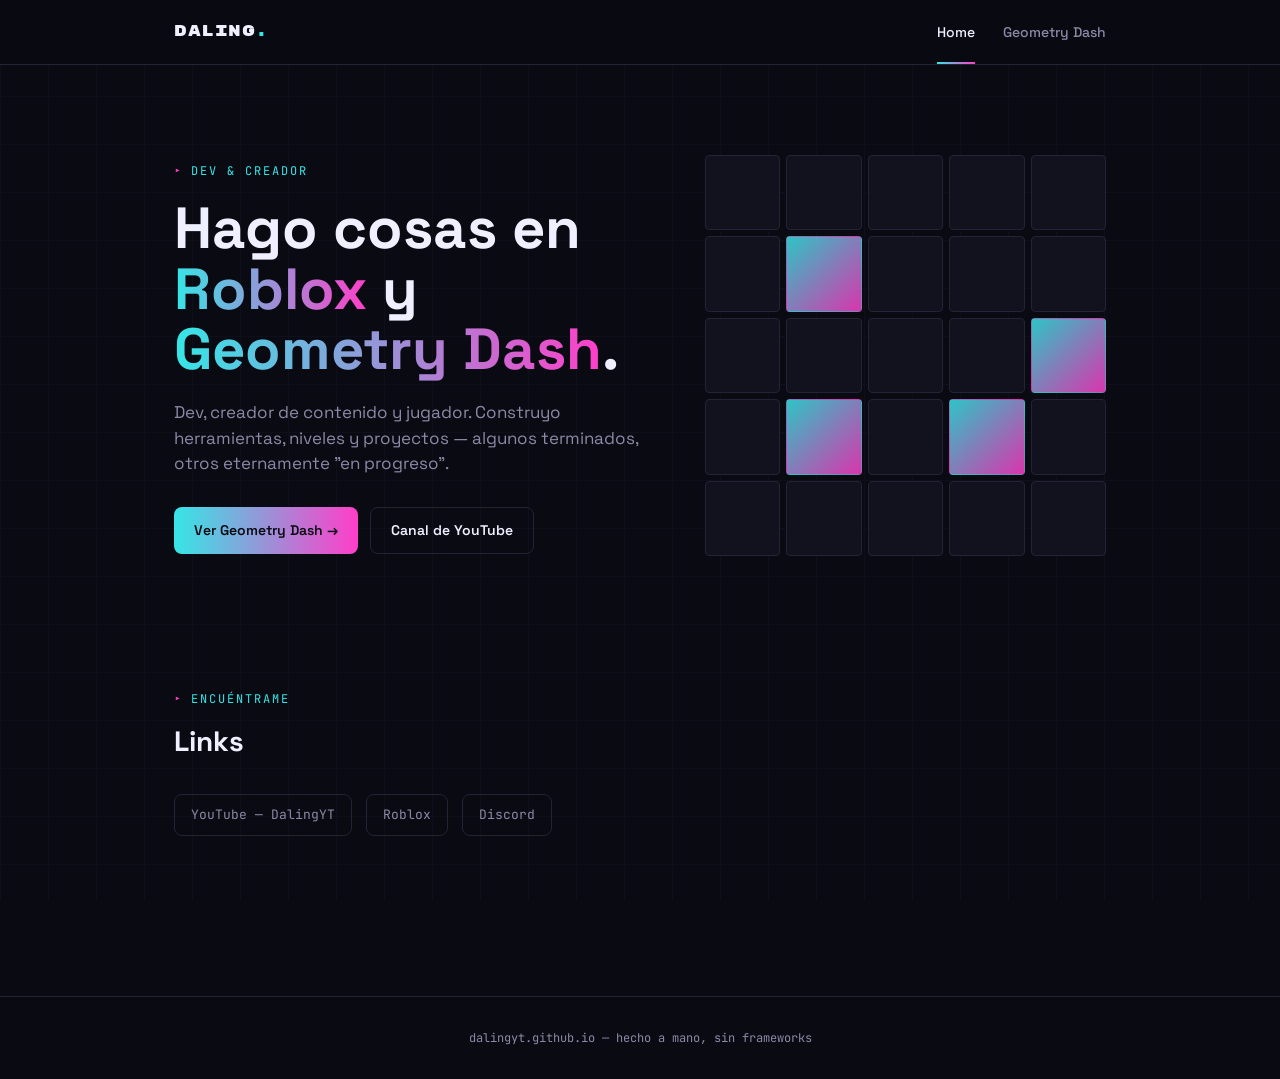
==== index.html @ 0e0985f0 "Add files via upload" ====
<!DOCTYPE html>
<html lang="es">
<head>
<meta charset="UTF-8">
<meta name="viewport" content="width=device-width, initial-scale=1.0">
<title>Daling — dev & creador</title>
<link rel="stylesheet" href="style.css">
<style>
  .hero {
    padding: 90px 0 70px;
    display: grid;
    grid-template-columns: 1.1fr 0.9fr;
    gap: 40px;
    align-items: center;
  }
  .hero h1 {
    font-size: clamp(38px, 6vw, 58px);
    line-height: 1.05;
    margin: 16px 0 20px;
  }
  .hero p { color: var(--text-dim); font-size: 17px; max-width: 46ch; }
  .cta-row { display: flex; gap: 12px; margin-top: 30px; flex-wrap: wrap; }
  .btn {
    display: inline-flex;
    align-items: center;
    gap: 8px;
    padding: 12px 20px;
    border-radius: 8px;
    font-weight: 600;
    font-size: 14px;
    border: 1px solid var(--line);
    transition: transform 0.15s, border-color 0.15s;
  }
  .btn:hover { transform: translateY(-2px); border-color: var(--cyan); }
  .btn.primary { background: var(--grad); color: #0a0a12; border: none; }
  .btn.primary:hover { filter: brightness(1.08); }

  /* Signature: block-run grid, GD-terrain inspired */
  .blockgrid {
    position: relative;
    aspect-ratio: 1;
    display: grid;
    grid-template-columns: repeat(5, 1fr);
    grid-template-rows: repeat(5, 1fr);
    gap: 6px;
  }
  .blockgrid div {
    border-radius: 4px;
    background: var(--bg-elevated);
    border: 1px solid var(--line);
    transition: background 0.2s, border-color 0.2s, transform 0.2s;
  }
  .blockgrid div:hover {
    background: var(--grad);
    border-color: transparent;
    transform: scale(1.08);
  }
  .blockgrid div.lit { background: linear-gradient(135deg, var(--cyan), var(--magenta)); border-color: transparent; opacity: 0.85; }

  section { padding: 60px 0; }
  .section-head { margin-bottom: 32px; }
  .section-head h2 { font-size: 28px; margin-top: 10px; }

  .cardgrid {
    display: grid;
    grid-template-columns: repeat(auto-fit, minmax(220px, 1fr));
    gap: 16px;
  }
  .card {
    background: var(--bg-elevated);
    border: 1px solid var(--line);
    border-radius: 10px;
    padding: 22px;
    transition: border-color 0.15s, transform 0.15s;
  }
  .card:hover { border-color: var(--cyan); transform: translateY(-3px); }
  .card .tag {
    font-family: 'JetBrains Mono', monospace;
    font-size: 11px;
    color: var(--magenta);
    text-transform: uppercase;
    letter-spacing: 1px;
  }
  .card h3 { font-size: 18px; margin: 8px 0 6px; }
  .card p { color: var(--text-dim); font-size: 14px; }

  .linkbar { display: flex; gap: 14px; flex-wrap: wrap; }
  .linkbar a {
    font-family: 'JetBrains Mono', monospace;
    font-size: 13px;
    padding: 10px 16px;
    border: 1px solid var(--line);
    border-radius: 8px;
    color: var(--text-dim);
    transition: color 0.15s, border-color 0.15s;
  }
  .linkbar a:hover { color: var(--cyan); border-color: var(--cyan); }

  @media (max-width: 760px) {
    .hero { grid-template-columns: 1fr; padding-top: 50px; }
    .blockgrid { max-width: 280px; margin: 0 auto; }
    .navlinks { gap: 16px; font-size: 13px; }
  }
</style>
</head>
<body>

<nav>
  <div class="wrap">
    <div class="brand">DALING<span>.</span></div>
    <div class="navlinks">
      <a href="index.html" class="active">Home</a>
      <a href="geometrydash/index.html">Geometry Dash</a>
    </div>
  </div>
</nav>

<div class="wrap">
  <section class="hero">
    <div>
      <span class="eyebrow">Dev & creador</span>
      <h1>Hago cosas en<br><span class="grad-text">Roblox</span> y <span class="grad-text">Geometry Dash</span>.</h1>
      <p>Dev, creador de contenido y jugador. Construyo herramientas, niveles y proyectos — algunos terminados, otros eternamente "en progreso".</p>
      <div class="cta-row">
        <a class="btn primary" href="geometrydash/index.html">Ver Geometry Dash →</a>
        <a class="btn" href="https://www.youtube.com/@DalingYT" target="_blank" rel="noopener">Canal de YouTube</a>
      </div>
    </div>
    <div class="blockgrid" id="grid" aria-hidden="true"></div>
  </section>

  <section>
    <div class="section-head">
      <span class="eyebrow">Encuéntrame</span>
      <h2>Links</h2>
    </div>
    <div class="linkbar">
      <a href="https://www.youtube.com/@DalingYT" target="_blank" rel="noopener">YouTube — DalingYT</a>
      <a href="https://www.roblox.com/es/users/5090256817/profile#!/about" target="_blank" rel="noopener">Roblox</a>
      <a href="https://discord.gg/gMcGegS55y" target="_blank" rel="noopener">Discord</a>
    </div>
  </section>
</div>

<footer>dalingyt.github.io — hecho a mano, sin frameworks</footer>

<script>
  // Randomly "lights up" a few blocks on load for a subtle terrain feel
  const grid = document.getElementById('grid');
  for (let i = 0; i < 25; i++) {
    const d = document.createElement('div');
    if (Math.random() < 0.22) d.classList.add('lit');
    grid.appendChild(d);
  }
</script>

</body>
</html>
---- style.css ----
@import url('https://fonts.googleapis.com/css2?family=Rubik+Mono+One&family=Space+Grotesk:wght@400;500;600;700&family=JetBrains+Mono:wght@400;500&display=swap');

:root {
  --bg: #0a0a12;
  --bg-elevated: #12121e;
  --line: #232338;
  --cyan: #35e6e6;
  --magenta: #ff3ec9;
  --yellow: #fce94f;
  --text: #eef0ff;
  --text-dim: #8a8aa8;
  --grad: linear-gradient(90deg, var(--cyan), var(--magenta));
}

* { margin: 0; padding: 0; box-sizing: border-box; }

html { scroll-behavior: smooth; }

body {
  background: var(--bg);
  color: var(--text);
  font-family: 'Space Grotesk', sans-serif;
  line-height: 1.5;
  overflow-x: hidden;
}

body::before {
  content: '';
  position: fixed;
  inset: 0;
  background-image:
    linear-gradient(var(--line) 1px, transparent 1px),
    linear-gradient(90deg, var(--line) 1px, transparent 1px);
  background-size: 48px 48px;
  opacity: 0.25;
  pointer-events: none;
  z-index: 0;
}

a { color: inherit; text-decoration: none; }

.wrap {
  position: relative;
  z-index: 1;
  max-width: 980px;
  margin: 0 auto;
  padding: 0 24px;
}

/* Nav */
nav {
  position: sticky;
  top: 0;
  z-index: 10;
  background: rgba(10,10,18,0.85);
  backdrop-filter: blur(8px);
  border-bottom: 1px solid var(--line);
}
nav .wrap {
  display: flex;
  align-items: center;
  justify-content: space-between;
  height: 64px;
}
.brand {
  font-family: 'Rubik Mono One', sans-serif;
  font-size: 15px;
  letter-spacing: 0.5px;
}
.brand span { color: var(--cyan); }
.navlinks { display: flex; gap: 28px; font-size: 14px; font-weight: 500; }
.navlinks a { color: var(--text-dim); transition: color 0.15s; position: relative; }
.navlinks a:hover, .navlinks a.active { color: var(--text); }
.navlinks a.active::after {
  content: '';
  position: absolute;
  left: 0; right: 0; bottom: -21px;
  height: 2px;
  background: var(--grad);
}

/* Headings */
h1, h2, h3 { font-family: 'Space Grotesk', sans-serif; font-weight: 700; }
.eyebrow {
  font-family: 'JetBrains Mono', monospace;
  font-size: 12px;
  letter-spacing: 2px;
  text-transform: uppercase;
  color: var(--cyan);
  display: inline-flex;
  align-items: center;
  gap: 8px;
}
.eyebrow::before { content: '▸'; color: var(--magenta); }

.grad-text {
  background: var(--grad);
  -webkit-background-clip: text;
  background-clip: text;
  color: transparent;
}

/* Focus visibility */
a:focus-visible, button:focus-visible {
  outline: 2px solid var(--cyan);
  outline-offset: 3px;
}

@media (prefers-reduced-motion: reduce) {
  * { animation: none !important; transition: none !important; }
}

footer {
  border-top: 1px solid var(--line);
  margin-top: 100px;
  padding: 32px 0;
  text-align: center;
  color: var(--text-dim);
  font-family: 'JetBrains Mono', monospace;
  font-size: 12px;
}
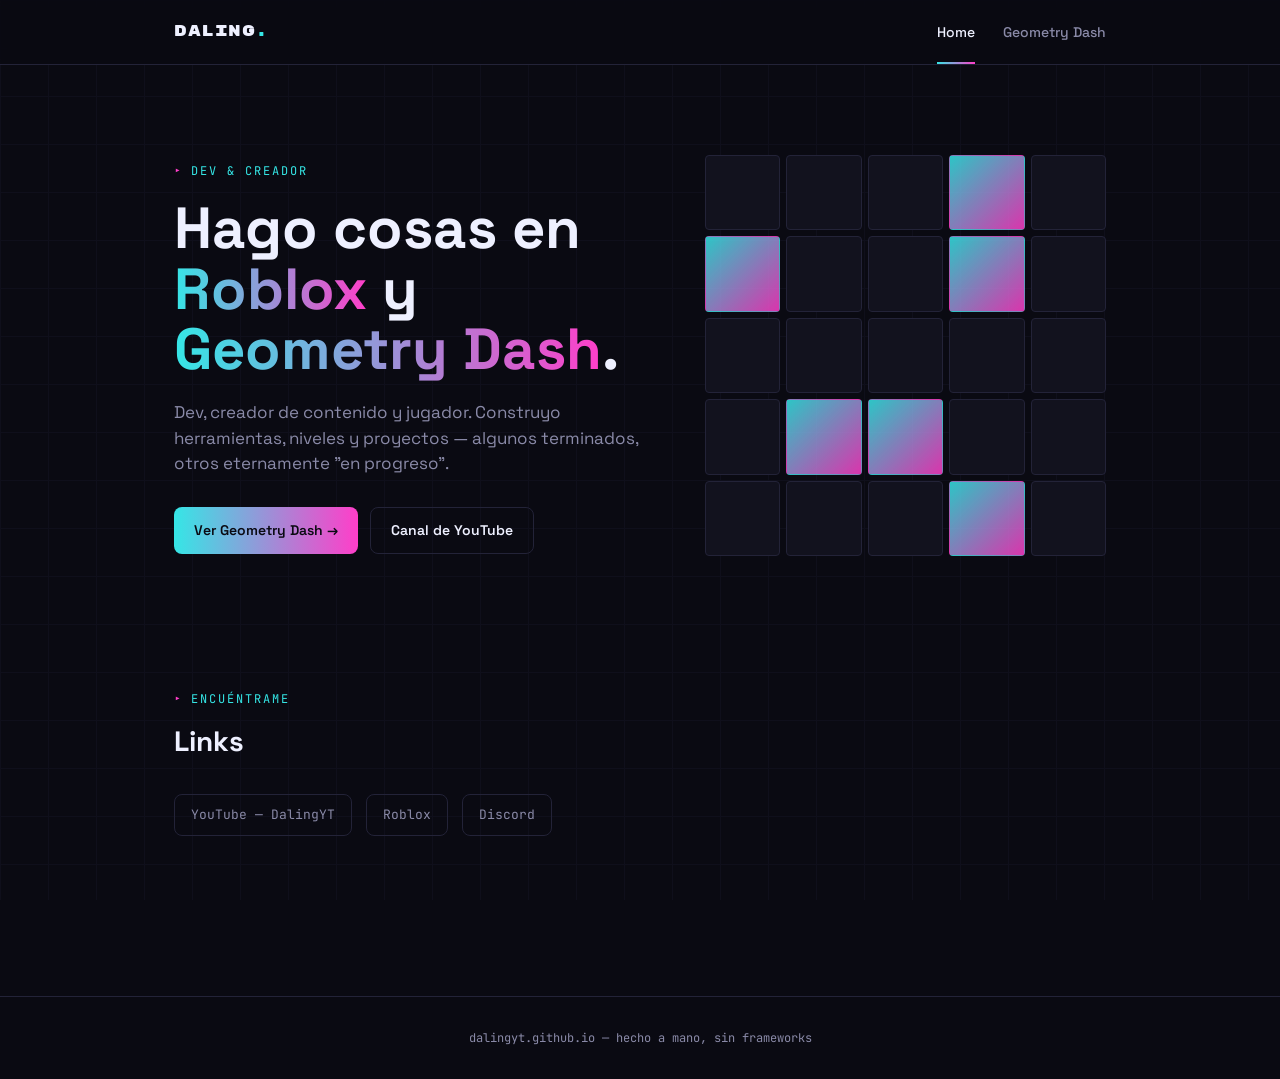
==== commit 197586f2: "Add files via upload" ====
--- a/index.html
+++ b/index.html
@@ -4,6 +4,15 @@
 <meta charset="UTF-8">
 <meta name="viewport" content="width=device-width, initial-scale=1.0">
 <title>Daling — dev & creador</title>
+
+<!-- Open Graph / preview para Discord, WhatsApp, etc. -->
+<meta property="og:title" content="Daling — dev & creador">
+<meta property="og:description" content="Dev, creador de contenido y jugador. Roblox y Geometry Dash.">
+<meta property="og:image" content="https://dalingyt.github.io/og-image.png">
+<meta property="og:url" content="https://dalingyt.github.io/">
+<meta property="og:type" content="website">
+<meta name="twitter:card" content="summary_large_image">
+
 <link rel="stylesheet" href="style.css">
 <style>
   .hero {
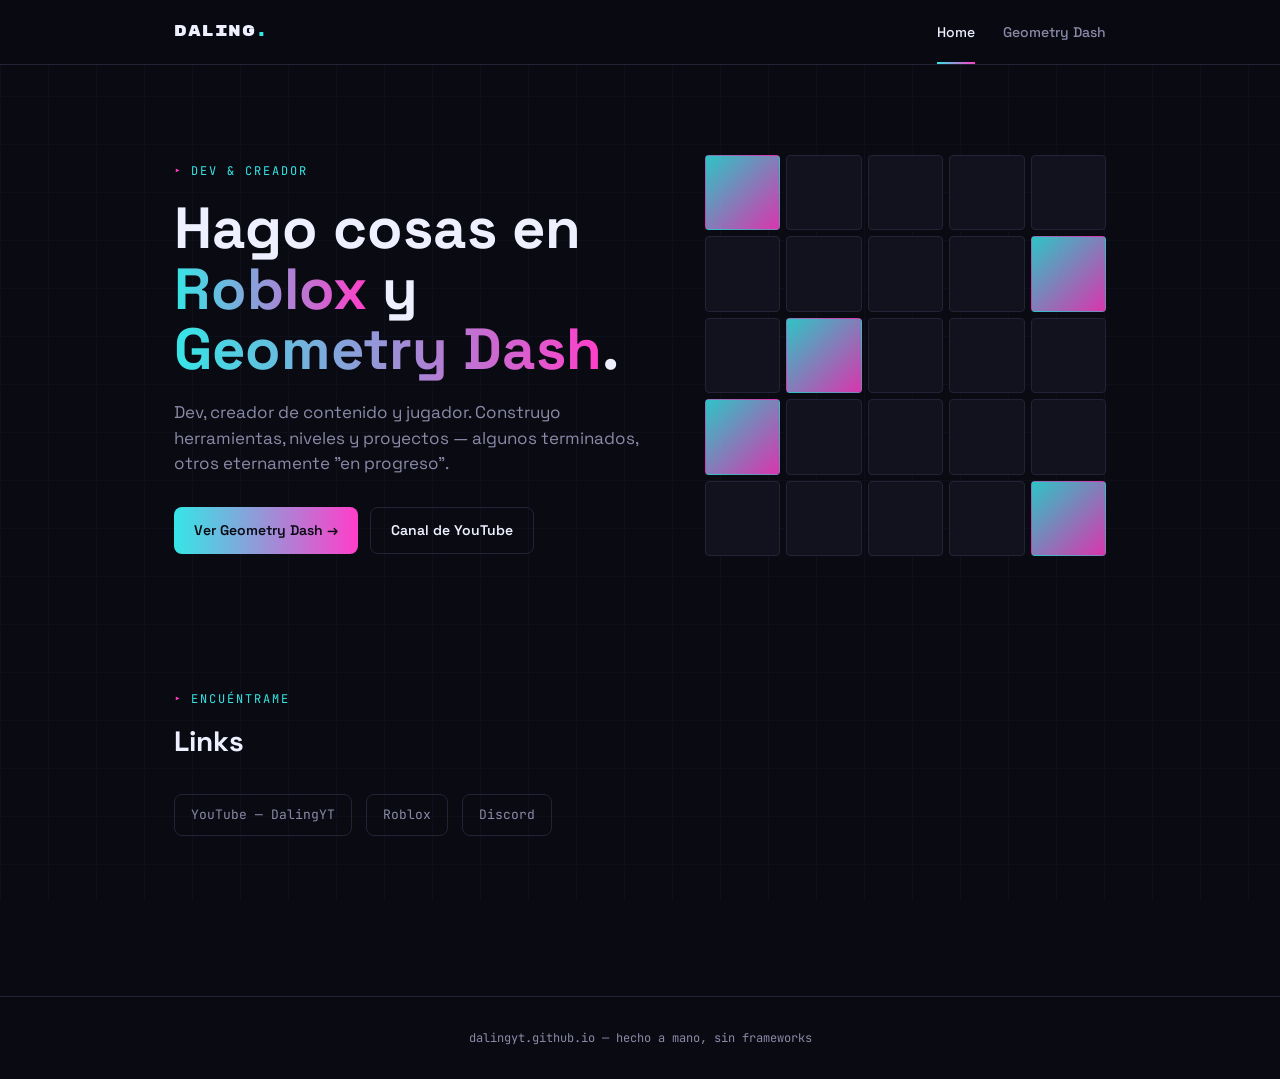
==== commit 997a5720: "Add files via upload" ====
--- a/index.html
+++ b/index.html
@@ -4,6 +4,9 @@
 <meta charset="UTF-8">
 <meta name="viewport" content="width=device-width, initial-scale=1.0">
 <title>Daling — dev & creador</title>
+<link rel="icon" type="image/svg+xml" href="favicon.svg">
+<link rel="icon" type="image/png" href="favicon-32.png">
+<link rel="apple-touch-icon" href="apple-touch-icon.png">
 
 <!-- Open Graph / preview para Discord, WhatsApp, etc. -->
 <meta property="og:title" content="Daling — dev & creador">
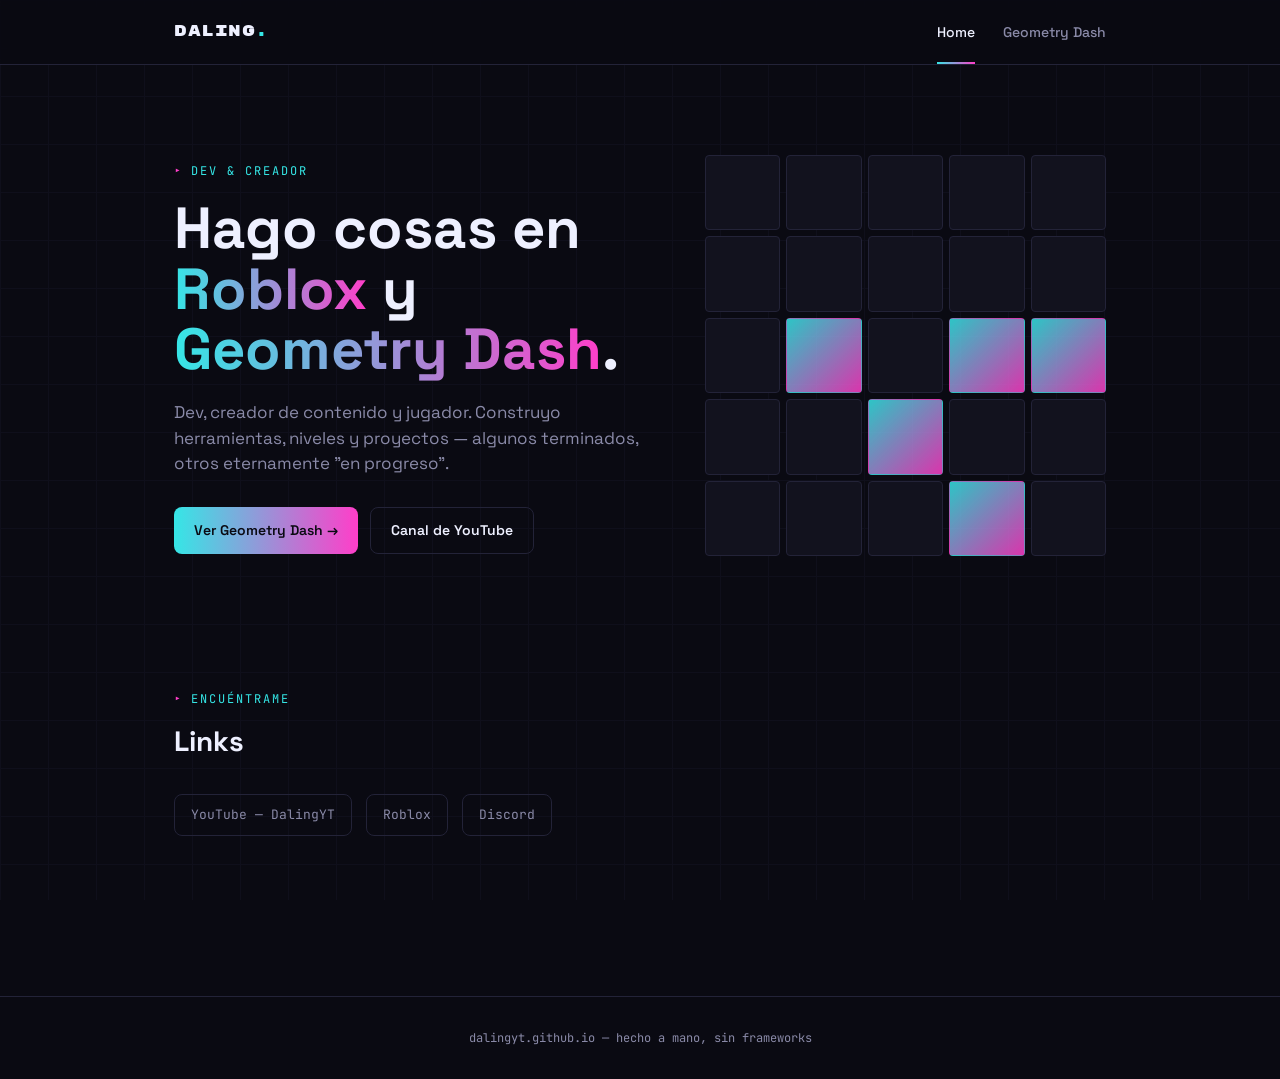
==== commit bead99eb: "Add files via upload" ====
--- a/index.html
+++ b/index.html
@@ -148,8 +148,8 @@
     </div>
     <div class="linkbar">
       <a href="https://www.youtube.com/@DalingYT" target="_blank" rel="noopener">YouTube — DalingYT</a>
-      <a href="https://www.roblox.com/es/users/5090256817/profile#!/about" target="_blank" rel="noopener">Roblox</a>
-      <a href="https://discord.gg/gMcGegS55y" target="_blank" rel="noopener">Discord</a>
+      <a href="https://www.roblox.com/users/5090256817/profile#!/about" target="_blank" rel="noopener">Roblox</a>
+      <a href="https://discord.gg/QyGuuEFUB7" target="_blank" rel="noopener">Discord</a>
     </div>
   </section>
 </div>
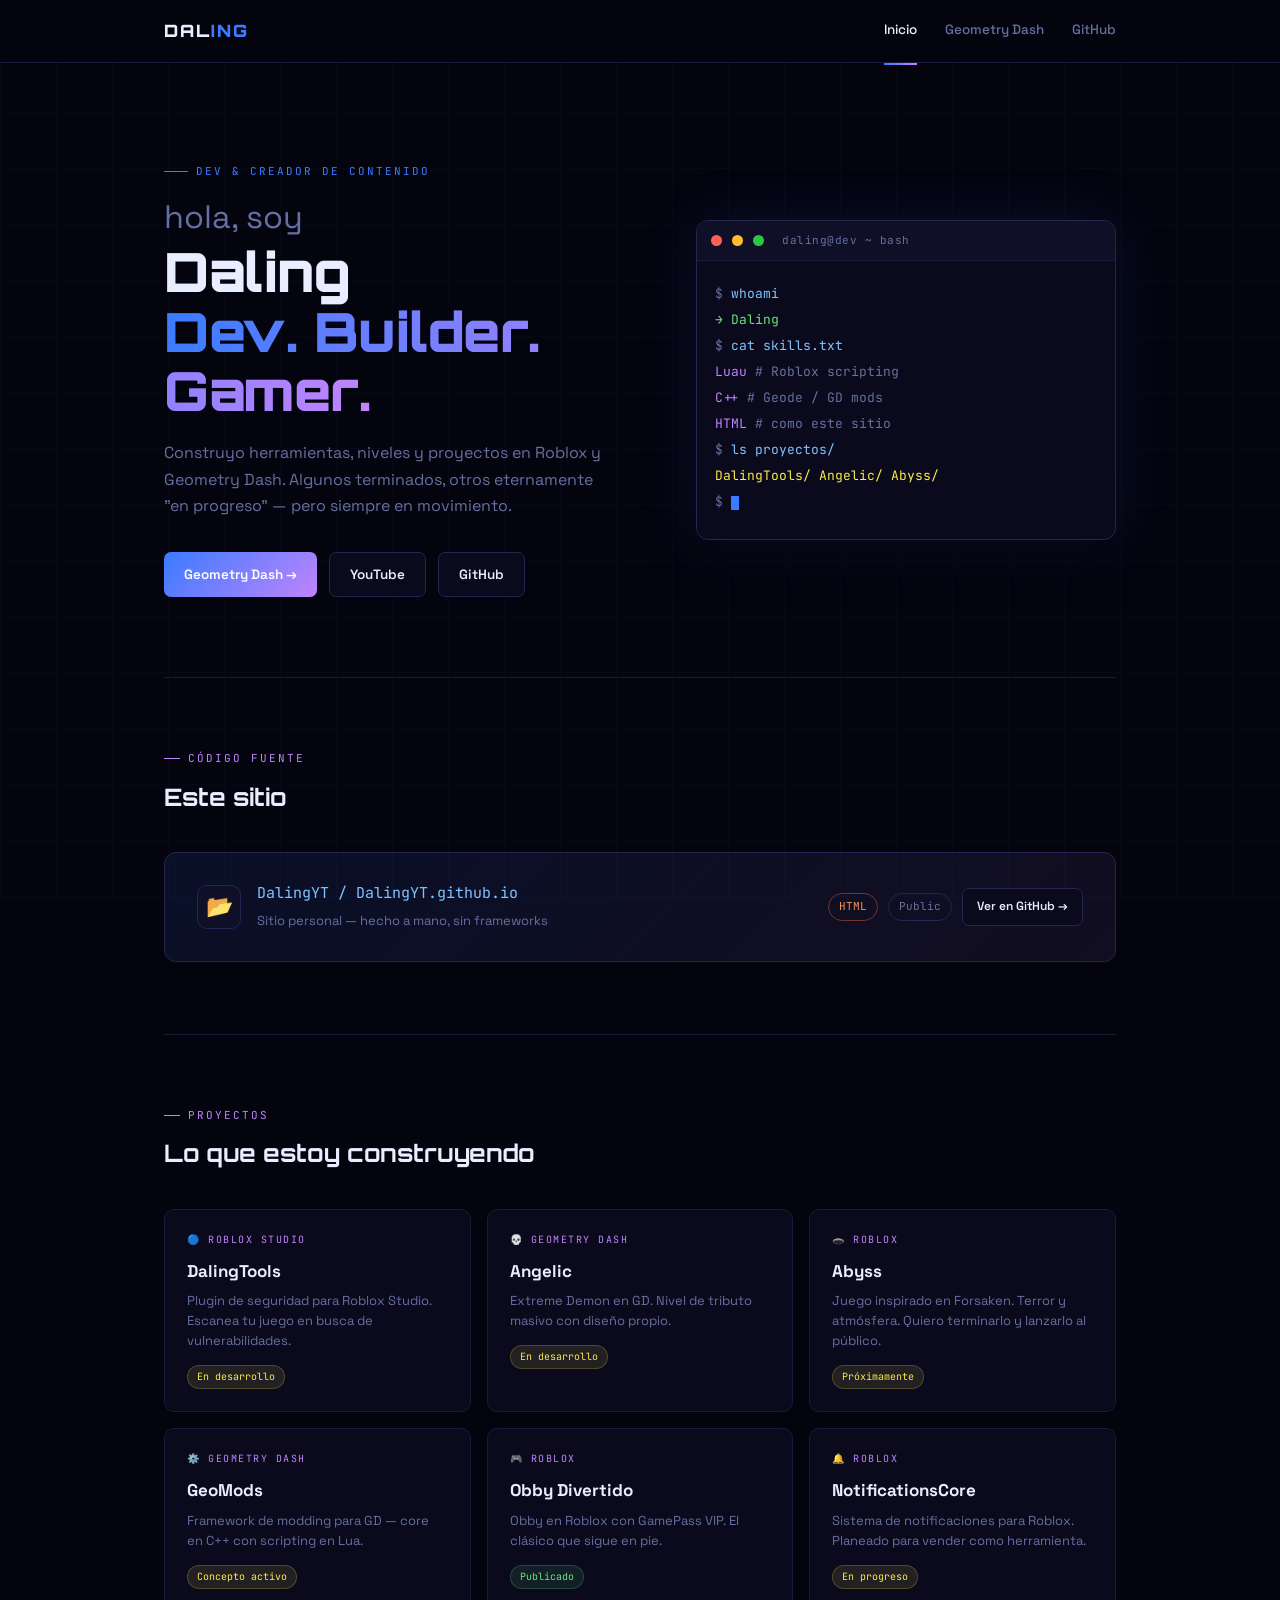
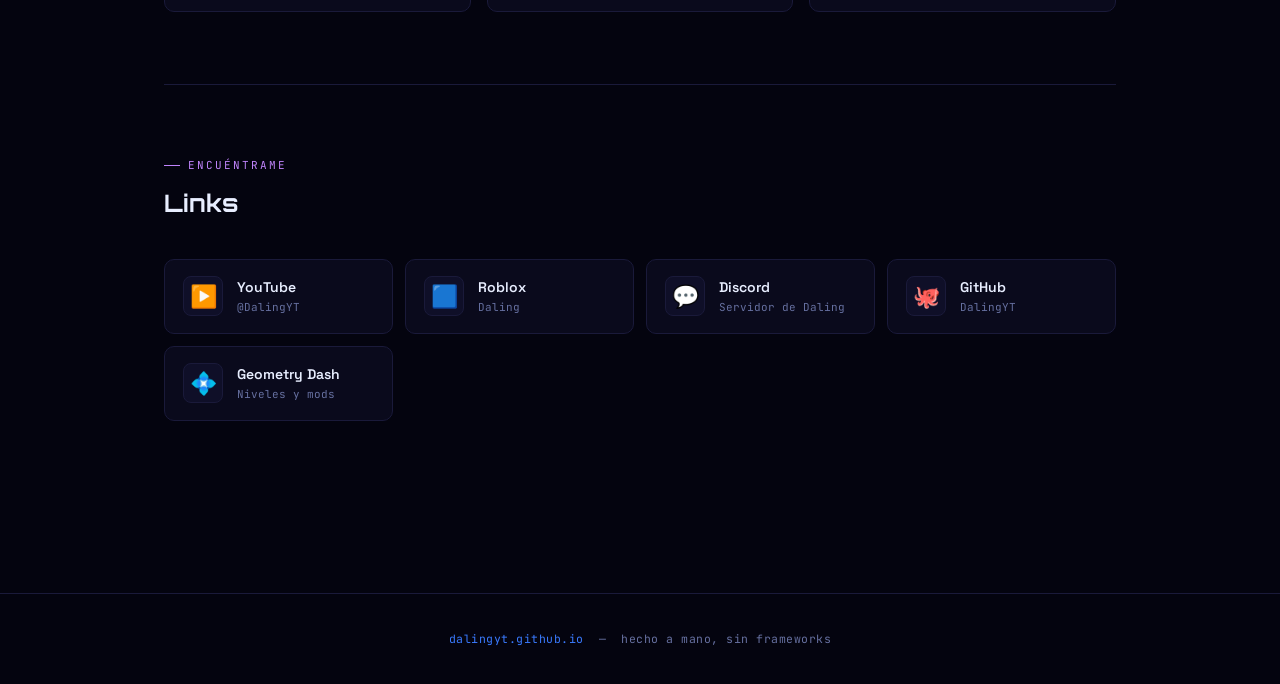
==== commit c57010ae: "rediseño xd" ====
--- a/index.html
+++ b/index.html
@@ -1,170 +1,574 @@
-<!DOCTYPE html>
-<html lang="es">
-<head>
-<meta charset="UTF-8">
-<meta name="viewport" content="width=device-width, initial-scale=1.0">
-<title>Daling — dev & creador</title>
-<link rel="icon" type="image/svg+xml" href="favicon.svg">
-<link rel="icon" type="image/png" href="favicon-32.png">
-<link rel="apple-touch-icon" href="apple-touch-icon.png">
-
-<!-- Open Graph / preview para Discord, WhatsApp, etc. -->
-<meta property="og:title" content="Daling — dev & creador">
-<meta property="og:description" content="Dev, creador de contenido y jugador. Roblox y Geometry Dash.">
-<meta property="og:image" content="https://dalingyt.github.io/og-image.png">
-<meta property="og:url" content="https://dalingyt.github.io/">
-<meta property="og:type" content="website">
-<meta name="twitter:card" content="summary_large_image">
-
-<link rel="stylesheet" href="style.css">
-<style>
-  .hero {
-    padding: 90px 0 70px;
-    display: grid;
-    grid-template-columns: 1.1fr 0.9fr;
-    gap: 40px;
-    align-items: center;
-  }
-  .hero h1 {
-    font-size: clamp(38px, 6vw, 58px);
-    line-height: 1.05;
-    margin: 16px 0 20px;
-  }
-  .hero p { color: var(--text-dim); font-size: 17px; max-width: 46ch; }
-  .cta-row { display: flex; gap: 12px; margin-top: 30px; flex-wrap: wrap; }
-  .btn {
-    display: inline-flex;
-    align-items: center;
-    gap: 8px;
-    padding: 12px 20px;
-    border-radius: 8px;
-    font-weight: 600;
-    font-size: 14px;
-    border: 1px solid var(--line);
-    transition: transform 0.15s, border-color 0.15s;
-  }
-  .btn:hover { transform: translateY(-2px); border-color: var(--cyan); }
-  .btn.primary { background: var(--grad); color: #0a0a12; border: none; }
-  .btn.primary:hover { filter: brightness(1.08); }
-
-  /* Signature: block-run grid, GD-terrain inspired */
-  .blockgrid {
-    position: relative;
-    aspect-ratio: 1;
-    display: grid;
-    grid-template-columns: repeat(5, 1fr);
-    grid-template-rows: repeat(5, 1fr);
-    gap: 6px;
-  }
-  .blockgrid div {
-    border-radius: 4px;
-    background: var(--bg-elevated);
-    border: 1px solid var(--line);
-    transition: background 0.2s, border-color 0.2s, transform 0.2s;
-  }
-  .blockgrid div:hover {
-    background: var(--grad);
-    border-color: transparent;
-    transform: scale(1.08);
-  }
-  .blockgrid div.lit { background: linear-gradient(135deg, var(--cyan), var(--magenta)); border-color: transparent; opacity: 0.85; }
-
-  section { padding: 60px 0; }
-  .section-head { margin-bottom: 32px; }
-  .section-head h2 { font-size: 28px; margin-top: 10px; }
-
-  .cardgrid {
-    display: grid;
-    grid-template-columns: repeat(auto-fit, minmax(220px, 1fr));
-    gap: 16px;
-  }
-  .card {
-    background: var(--bg-elevated);
-    border: 1px solid var(--line);
-    border-radius: 10px;
-    padding: 22px;
-    transition: border-color 0.15s, transform 0.15s;
-  }
-  .card:hover { border-color: var(--cyan); transform: translateY(-3px); }
-  .card .tag {
-    font-family: 'JetBrains Mono', monospace;
-    font-size: 11px;
-    color: var(--magenta);
-    text-transform: uppercase;
-    letter-spacing: 1px;
-  }
-  .card h3 { font-size: 18px; margin: 8px 0 6px; }
-  .card p { color: var(--text-dim); font-size: 14px; }
-
-  .linkbar { display: flex; gap: 14px; flex-wrap: wrap; }
-  .linkbar a {
-    font-family: 'JetBrains Mono', monospace;
-    font-size: 13px;
-    padding: 10px 16px;
-    border: 1px solid var(--line);
-    border-radius: 8px;
-    color: var(--text-dim);
-    transition: color 0.15s, border-color 0.15s;
-  }
-  .linkbar a:hover { color: var(--cyan); border-color: var(--cyan); }
-
-  @media (max-width: 760px) {
-    .hero { grid-template-columns: 1fr; padding-top: 50px; }
-    .blockgrid { max-width: 280px; margin: 0 auto; }
-    .navlinks { gap: 16px; font-size: 13px; }
-  }
-</style>
-</head>
-<body>
-
-<nav>
-  <div class="wrap">
-    <div class="brand">DALING<span>.</span></div>
-    <div class="navlinks">
-      <a href="index.html" class="active">Home</a>
-      <a href="geometrydash/index.html">Geometry Dash</a>
-    </div>
-  </div>
-</nav>
-
-<div class="wrap">
-  <section class="hero">
-    <div>
-      <span class="eyebrow">Dev & creador</span>
-      <h1>Hago cosas en<br><span class="grad-text">Roblox</span> y <span class="grad-text">Geometry Dash</span>.</h1>
-      <p>Dev, creador de contenido y jugador. Construyo herramientas, niveles y proyectos — algunos terminados, otros eternamente "en progreso".</p>
-      <div class="cta-row">
-        <a class="btn primary" href="geometrydash/index.html">Ver Geometry Dash →</a>
-        <a class="btn" href="https://www.youtube.com/@DalingYT" target="_blank" rel="noopener">Canal de YouTube</a>
-      </div>
-    </div>
-    <div class="blockgrid" id="grid" aria-hidden="true"></div>
-  </section>
-
-  <section>
-    <div class="section-head">
-      <span class="eyebrow">Encuéntrame</span>
-      <h2>Links</h2>
-    </div>
-    <div class="linkbar">
-      <a href="https://www.youtube.com/@DalingYT" target="_blank" rel="noopener">YouTube — DalingYT</a>
-      <a href="https://www.roblox.com/users/5090256817/profile#!/about" target="_blank" rel="noopener">Roblox</a>
-      <a href="https://discord.gg/QyGuuEFUB7" target="_blank" rel="noopener">Discord</a>
-    </div>
-  </section>
-</div>
-
-<footer>dalingyt.github.io — hecho a mano, sin frameworks</footer>
-
-<script>
-  // Randomly "lights up" a few blocks on load for a subtle terrain feel
-  const grid = document.getElementById('grid');
-  for (let i = 0; i < 25; i++) {
-    const d = document.createElement('div');
-    if (Math.random() < 0.22) d.classList.add('lit');
-    grid.appendChild(d);
-  }
-</script>
-
-</body>
-</html>+<!DOCTYPE html>
+<html lang="es">
+<head>
+<meta charset="UTF-8">
+<meta name="viewport" content="width=device-width, initial-scale=1.0">
+<title>Daling — dev & creador</title>
+<link rel="icon" type="image/svg+xml" href="favicon.svg">
+<link rel="icon" type="image/png" href="favicon-32.png">
+<link rel="apple-touch-icon" href="apple-touch-icon.png">
+<meta property="og:title" content="Daling — dev & creador">
+<meta property="og:description" content="Dev, creador de contenido y jugador. Roblox y Geometry Dash.">
+<meta property="og:image" content="https://dalingyt.github.io/og-image.png">
+<meta property="og:url" content="https://dalingyt.github.io/">
+<meta property="og:type" content="website">
+<meta name="twitter:card" content="summary_large_image">
+<link rel="preconnect" href="https://fonts.googleapis.com">
+<link rel="preconnect" href="https://fonts.gstatic.com" crossorigin>
+<link href="https://fonts.googleapis.com/css2?family=Orbitron:wght@700;900&family=Space+Grotesk:wght@400;500;600&family=JetBrains+Mono:wght@400;500&display=swap" rel="stylesheet">
+<style>
+/* ── Tokens ─────────────────────────────────────── */
+:root {
+  --bg:        #04040f;
+  --bg-2:      #0a0a1c;
+  --bg-3:      #0f0f28;
+  --line:      #1a1a3a;
+  --line-2:    #252550;
+  --blue:      #3a7bff;
+  --blue-glow: rgba(58,123,255,.35);
+  --ice:       #80c4ff;
+  --spark:     #c084fc;
+  --spark-glow:rgba(192,132,252,.3);
+  --text:      #e8eeff;
+  --muted:     #6670a0;
+  --mono:      'JetBrains Mono', monospace;
+}
+
+/* ── Reset ──────────────────────────────────────── */
+*, *::before, *::after { margin:0; padding:0; box-sizing:border-box; }
+html { scroll-behavior: smooth; }
+body {
+  background: var(--bg);
+  color: var(--text);
+  font-family: 'Space Grotesk', sans-serif;
+  line-height: 1.6;
+  overflow-x: hidden;
+}
+a { color: inherit; text-decoration: none; }
+a:focus-visible, button:focus-visible {
+  outline: 2px solid var(--blue);
+  outline-offset: 3px;
+}
+
+/* ── Grid bg ────────────────────────────────────── */
+body::before {
+  content: '';
+  position: fixed; inset: 0; z-index: 0;
+  background-image:
+    linear-gradient(var(--line) 1px, transparent 1px),
+    linear-gradient(90deg, var(--line) 1px, transparent 1px);
+  background-size: 56px 56px;
+  opacity: .18;
+  pointer-events: none;
+}
+
+/* ── Wrap ───────────────────────────────────────── */
+.wrap {
+  position: relative; z-index: 1;
+  max-width: 1000px;
+  margin: 0 auto;
+  padding: 0 24px;
+}
+
+/* ── Nav ────────────────────────────────────────── */
+nav {
+  position: sticky; top: 0; z-index: 100;
+  background: rgba(4,4,15,.88);
+  backdrop-filter: blur(12px);
+  -webkit-backdrop-filter: blur(12px);
+  border-bottom: 1px solid var(--line);
+}
+nav .wrap {
+  display: flex;
+  align-items: center;
+  justify-content: space-between;
+  height: 62px;
+}
+.brand {
+  font-family: 'Orbitron', sans-serif;
+  font-size: 17px;
+  font-weight: 900;
+  letter-spacing: 2px;
+  color: var(--text);
+}
+.brand em { color: var(--blue); font-style: normal; }
+.navlinks { display: flex; gap: 28px; font-size: 13.5px; font-weight: 500; }
+.navlinks a {
+  color: var(--muted);
+  transition: color .15s;
+  position: relative;
+  padding-bottom: 2px;
+}
+.navlinks a:hover, .navlinks a.active { color: var(--text); }
+.navlinks a.active::after {
+  content: '';
+  position: absolute; left: 0; right: 0; bottom: -22px;
+  height: 2px;
+  background: linear-gradient(90deg, var(--blue), var(--spark));
+}
+
+/* ── Hero ───────────────────────────────────────── */
+.hero {
+  display: grid;
+  grid-template-columns: 1fr 420px;
+  gap: 48px;
+  align-items: center;
+  padding: 100px 0 80px;
+}
+.hero-label {
+  font-family: var(--mono);
+  font-size: 11px;
+  color: var(--blue);
+  letter-spacing: 2px;
+  text-transform: uppercase;
+  margin-bottom: 18px;
+  display: flex;
+  align-items: center;
+  gap: 8px;
+}
+.hero-label::before {
+  content: '';
+  display: block;
+  width: 24px; height: 1px;
+  background: var(--blue);
+}
+.hero h1 {
+  font-family: 'Orbitron', sans-serif;
+  font-size: clamp(32px, 4.5vw, 54px);
+  font-weight: 900;
+  line-height: 1.1;
+  letter-spacing: -0.5px;
+  margin-bottom: 20px;
+}
+.hero h1 .hi { color: var(--muted); font-size: .6em; display: block; margin-bottom: 8px; letter-spacing: 0; font-family: 'Space Grotesk', sans-serif; font-weight: 400; }
+.hero h1 .name { color: var(--text); }
+.hero h1 .role {
+  background: linear-gradient(90deg, var(--blue), var(--spark));
+  -webkit-background-clip: text; background-clip: text;
+  color: transparent;
+}
+.hero-desc {
+  color: var(--muted);
+  font-size: 16px;
+  max-width: 44ch;
+  margin-bottom: 32px;
+  line-height: 1.65;
+}
+.cta-row { display: flex; gap: 12px; flex-wrap: wrap; }
+.btn {
+  display: inline-flex; align-items: center; gap: 8px;
+  padding: 11px 20px;
+  border-radius: 7px;
+  font-weight: 600;
+  font-size: 13.5px;
+  border: 1px solid var(--line-2);
+  color: var(--text);
+  transition: border-color .15s, color .15s, transform .15s, box-shadow .15s;
+  background: var(--bg-2);
+}
+.btn:hover {
+  border-color: var(--blue);
+  color: var(--ice);
+  transform: translateY(-2px);
+  box-shadow: 0 0 18px var(--blue-glow);
+}
+.btn.primary {
+  background: linear-gradient(135deg, var(--blue), var(--spark));
+  border: none;
+  color: #fff;
+}
+.btn.primary:hover {
+  filter: brightness(1.12);
+  box-shadow: 0 0 24px var(--blue-glow), 0 0 40px var(--spark-glow);
+}
+
+/* ── Terminal card ──────────────────────────────── */
+.terminal {
+  background: var(--bg-2);
+  border: 1px solid var(--line-2);
+  border-radius: 12px;
+  overflow: hidden;
+  font-family: var(--mono);
+  font-size: 13px;
+  box-shadow: 0 0 60px rgba(58,123,255,.12), 0 20px 40px rgba(0,0,0,.5);
+}
+.terminal-bar {
+  background: var(--bg-3);
+  border-bottom: 1px solid var(--line);
+  padding: 11px 14px;
+  display: flex;
+  align-items: center;
+  gap: 10px;
+}
+.dot { width: 11px; height: 11px; border-radius: 50%; }
+.dot.r { background: #ff5f57; }
+.dot.y { background: #febc2e; }
+.dot.g { background: #28c840; }
+.terminal-title {
+  font-size: 11px;
+  color: var(--muted);
+  margin-left: 8px;
+  letter-spacing: .5px;
+}
+.terminal-body { padding: 20px 18px 24px; line-height: 2; }
+.t-muted { color: var(--muted); }
+.t-blue  { color: var(--ice); }
+.t-spark { color: var(--spark); }
+.t-green { color: #67e480; }
+.t-warn  { color: #fce94f; }
+.t-line  { display: block; }
+.cursor {
+  display: inline-block;
+  width: 8px; height: 14px;
+  background: var(--blue);
+  vertical-align: middle;
+  animation: blink 1.1s step-end infinite;
+}
+@keyframes blink { 50% { opacity: 0; } }
+
+/* ── Section base ───────────────────────────────── */
+section { padding: 72px 0; }
+section + section { border-top: 1px solid var(--line); }
+.sec-label {
+  font-family: var(--mono);
+  font-size: 11px;
+  color: var(--spark);
+  letter-spacing: 2px;
+  text-transform: uppercase;
+  margin-bottom: 10px;
+  display: flex; align-items: center; gap: 8px;
+}
+.sec-label::before { content:''; display:block; width:16px; height:1px; background:var(--spark); }
+.sec-h { font-family: 'Orbitron', sans-serif; font-size: 24px; font-weight: 700; margin-bottom: 36px; }
+
+/* ── Repo highlight ─────────────────────────────── */
+.repo-card {
+  background: linear-gradient(135deg, rgba(58,123,255,.1), rgba(192,132,252,.08));
+  border: 1px solid var(--line-2);
+  border-radius: 12px;
+  padding: 28px 32px;
+  display: flex;
+  align-items: center;
+  justify-content: space-between;
+  gap: 24px;
+  transition: border-color .15s, box-shadow .15s;
+  flex-wrap: wrap;
+}
+.repo-card:hover {
+  border-color: var(--blue);
+  box-shadow: 0 0 32px var(--blue-glow);
+}
+.repo-info { display: flex; align-items: center; gap: 16px; }
+.repo-icon {
+  width: 44px; height: 44px;
+  background: var(--bg-3);
+  border: 1px solid var(--line-2);
+  border-radius: 10px;
+  display: flex; align-items: center; justify-content: center;
+  font-size: 22px;
+}
+.repo-name {
+  font-family: var(--mono);
+  font-size: 15px;
+  color: var(--ice);
+  display: block;
+  margin-bottom: 2px;
+}
+.repo-desc { font-size: 13px; color: var(--muted); }
+.repo-badge {
+  display: flex; gap: 10px; align-items: center; flex-wrap: wrap;
+}
+.badge {
+  font-family: var(--mono);
+  font-size: 11px;
+  padding: 4px 10px;
+  border-radius: 20px;
+  border: 1px solid var(--line-2);
+  color: var(--muted);
+}
+.badge.html { border-color: rgba(255,110,55,.4); color: #ff9050; }
+
+/* ── Project cards ──────────────────────────────── */
+.proj-grid {
+  display: grid;
+  grid-template-columns: repeat(auto-fit, minmax(230px, 1fr));
+  gap: 16px;
+}
+.proj-card {
+  background: var(--bg-2);
+  border: 1px solid var(--line);
+  border-radius: 10px;
+  padding: 22px;
+  position: relative;
+  overflow: hidden;
+  transition: border-color .15s, transform .15s, box-shadow .15s;
+}
+.proj-card::before {
+  content: '';
+  position: absolute; top: 0; left: 0; right: 0;
+  height: 2px;
+  background: linear-gradient(90deg, var(--blue), var(--spark));
+  opacity: 0;
+  transition: opacity .2s;
+}
+.proj-card:hover {
+  border-color: var(--line-2);
+  transform: translateY(-3px);
+  box-shadow: 0 8px 32px rgba(0,0,0,.4);
+}
+.proj-card:hover::before { opacity: 1; }
+.proj-platform {
+  font-family: var(--mono);
+  font-size: 10px;
+  text-transform: uppercase;
+  letter-spacing: 1.5px;
+  color: var(--spark);
+  margin-bottom: 10px;
+  display: flex; align-items: center; gap: 6px;
+}
+.proj-card h3 { font-size: 17px; margin-bottom: 6px; }
+.proj-card p { font-size: 13px; color: var(--muted); line-height: 1.55; }
+.status-pill {
+  display: inline-block;
+  font-family: var(--mono);
+  font-size: 10px;
+  padding: 3px 9px;
+  border-radius: 20px;
+  margin-top: 14px;
+}
+.status-pill.wip { background: rgba(252,233,79,.1); color: #fce94f; border: 1px solid rgba(252,233,79,.2); }
+.status-pill.live { background: rgba(103,228,128,.1); color: #67e480; border: 1px solid rgba(103,228,128,.2); }
+
+/* ── Links section ──────────────────────────────── */
+.links-grid {
+  display: grid;
+  grid-template-columns: repeat(auto-fit, minmax(200px, 1fr));
+  gap: 12px;
+}
+.link-card {
+  display: flex;
+  align-items: center;
+  gap: 14px;
+  background: var(--bg-2);
+  border: 1px solid var(--line);
+  border-radius: 10px;
+  padding: 16px 18px;
+  transition: border-color .15s, background .15s, transform .15s;
+}
+.link-card:hover {
+  border-color: var(--blue);
+  background: var(--bg-3);
+  transform: translateX(4px);
+}
+.link-icon {
+  font-size: 22px;
+  width: 40px; height: 40px;
+  display: flex; align-items: center; justify-content: center;
+  background: var(--bg-3);
+  border-radius: 8px;
+  border: 1px solid var(--line);
+  flex-shrink: 0;
+}
+.link-info { overflow: hidden; }
+.link-name { font-weight: 600; font-size: 14px; white-space: nowrap; overflow: hidden; text-overflow: ellipsis; }
+.link-sub { font-family: var(--mono); font-size: 11px; color: var(--muted); margin-top: 1px; }
+
+/* ── Footer ─────────────────────────────────────── */
+footer {
+  border-top: 1px solid var(--line);
+  margin-top: 100px;
+  padding: 36px 0;
+  text-align: center;
+  color: var(--muted);
+  font-family: var(--mono);
+  font-size: 11.5px;
+  letter-spacing: .5px;
+}
+footer a { color: var(--blue); transition: color .15s; }
+footer a:hover { color: var(--ice); }
+
+/* ── Responsive ─────────────────────────────────── */
+@media (max-width: 820px) {
+  .hero { grid-template-columns: 1fr; padding: 60px 0 50px; gap: 36px; }
+  .terminal { max-width: 100%; }
+  .repo-card { flex-direction: column; align-items: flex-start; }
+}
+@media (max-width: 480px) {
+  .navlinks { gap: 16px; font-size: 12px; }
+  .hero h1 { font-size: 30px; }
+}
+@media (prefers-reduced-motion: reduce) {
+  *, *::before, *::after { animation: none !important; transition: none !important; }
+}
+</style>
+</head>
+<body>
+
+<!-- NAV -->
+<nav>
+  <div class="wrap">
+    <div class="brand">DAL<em>ING</em></div>
+    <div class="navlinks">
+      <a href="index.html" class="active">Inicio</a>
+      <a href="geometrydash/index.html">Geometry Dash</a>
+      <a href="https://github.com/DalingYT/DalingYT.github.io" target="_blank" rel="noopener">GitHub</a>
+    </div>
+  </div>
+</nav>
+
+<!-- HERO -->
+<div class="wrap">
+  <section class="hero">
+    <div>
+      <div class="hero-label">Dev &amp; Creador de contenido</div>
+      <h1>
+        <span class="hi">hola, soy</span>
+        <span class="name">Daling</span><br>
+        <span class="role">Dev. Builder. Gamer.</span>
+      </h1>
+      <p class="hero-desc">Construyo herramientas, niveles y proyectos en Roblox y Geometry Dash. Algunos terminados, otros eternamente "en progreso" — pero siempre en movimiento.</p>
+      <div class="cta-row">
+        <a class="btn primary" href="geometrydash/index.html">Geometry Dash →</a>
+        <a class="btn" href="https://www.youtube.com/@DalingYT" target="_blank" rel="noopener">YouTube</a>
+        <a class="btn" href="https://github.com/DalingYT" target="_blank" rel="noopener">GitHub</a>
+      </div>
+    </div>
+
+    <!-- Terminal -->
+    <div class="terminal" aria-hidden="true">
+      <div class="terminal-bar">
+        <span class="dot r"></span><span class="dot y"></span><span class="dot g"></span>
+        <span class="terminal-title">daling@dev ~ bash</span>
+      </div>
+      <div class="terminal-body">
+        <span class="t-line"><span class="t-muted">$</span> <span class="t-blue">whoami</span></span>
+        <span class="t-line t-green">→ Daling</span>
+        <span class="t-line"> </span>
+        <span class="t-line"><span class="t-muted">$</span> <span class="t-blue">cat skills.txt</span></span>
+        <span class="t-line"><span class="t-spark">Luau</span>  <span class="t-muted"># Roblox scripting</span></span>
+        <span class="t-line"><span class="t-spark">C++</span>   <span class="t-muted"># Geode / GD mods</span></span>
+        <span class="t-line"><span class="t-spark">HTML</span>  <span class="t-muted"># como este sitio</span></span>
+        <span class="t-line"> </span>
+        <span class="t-line"><span class="t-muted">$</span> <span class="t-blue">ls proyectos/</span></span>
+        <span class="t-line"><span class="t-warn">DalingTools/</span>  <span class="t-warn">Angelic/</span>  <span class="t-warn">Abyss/</span></span>
+        <span class="t-line"> </span>
+        <span class="t-line"><span class="t-muted">$</span> <span class="cursor"></span></span>
+      </div>
+    </div>
+  </section>
+
+  <!-- REPO SECTION -->
+  <section>
+    <div class="sec-label">Código fuente</div>
+    <div class="sec-h">Este sitio</div>
+    <a class="repo-card" href="https://github.com/DalingYT/DalingYT.github.io" target="_blank" rel="noopener">
+      <div class="repo-info">
+        <div class="repo-icon">📂</div>
+        <div>
+          <span class="repo-name">DalingYT / DalingYT.github.io</span>
+          <span class="repo-desc">Sitio personal — hecho a mano, sin frameworks</span>
+        </div>
+      </div>
+      <div class="repo-badge">
+        <span class="badge html">HTML</span>
+        <span class="badge">Public</span>
+        <span class="btn" style="font-size:12px;padding:8px 14px;">Ver en GitHub →</span>
+      </div>
+    </a>
+  </section>
+
+  <!-- PROJECTS -->
+  <section>
+    <div class="sec-label">Proyectos</div>
+    <div class="sec-h">Lo que estoy construyendo</div>
+    <div class="proj-grid">
+      <div class="proj-card">
+        <div class="proj-platform">🔵 Roblox Studio</div>
+        <h3>DalingTools</h3>
+        <p>Plugin de seguridad para Roblox Studio. Escanea tu juego en busca de vulnerabilidades.</p>
+        <span class="status-pill wip">En desarrollo</span>
+      </div>
+      <div class="proj-card">
+        <div class="proj-platform">💀 Geometry Dash</div>
+        <h3>Angelic</h3>
+        <p>Extreme Demon en GD. Nivel de tributo masivo con diseño propio.</p>
+        <span class="status-pill wip">En desarrollo</span>
+      </div>
+      <div class="proj-card">
+        <div class="proj-platform">🕳️ Roblox</div>
+        <h3>Abyss</h3>
+        <p>Juego inspirado en Forsaken. Terror y atmósfera. Quiero terminarlo y lanzarlo al público.</p>
+        <span class="status-pill wip">Próximamente</span>
+      </div>
+      <div class="proj-card">
+        <div class="proj-platform">⚙️ Geometry Dash</div>
+        <h3>GeoMods</h3>
+        <p>Framework de modding para GD — core en C++ con scripting en Lua.</p>
+        <span class="status-pill wip">Concepto activo</span>
+      </div>
+      <div class="proj-card">
+        <div class="proj-platform">🎮 Roblox</div>
+        <h3>Obby Divertido</h3>
+        <p>Obby en Roblox con GamePass VIP. El clásico que sigue en pie.</p>
+        <span class="status-pill live">Publicado</span>
+      </div>
+      <div class="proj-card">
+        <div class="proj-platform">🔔 Roblox</div>
+        <h3>NotificationsCore</h3>
+        <p>Sistema de notificaciones para Roblox. Planeado para vender como herramienta.</p>
+        <span class="status-pill wip">En progreso</span>
+      </div>
+    </div>
+  </section>
+
+  <!-- LINKS -->
+  <section>
+    <div class="sec-label">Encuéntrame</div>
+    <div class="sec-h">Links</div>
+    <div class="links-grid">
+      <a class="link-card" href="https://www.youtube.com/@DalingYT" target="_blank" rel="noopener">
+        <div class="link-icon">▶️</div>
+        <div class="link-info">
+          <div class="link-name">YouTube</div>
+          <div class="link-sub">@DalingYT</div>
+        </div>
+      </a>
+      <a class="link-card" href="https://www.roblox.com/es/users/5090256817/profile#!/about" target="_blank" rel="noopener">
+        <div class="link-icon">🟦</div>
+        <div class="link-info">
+          <div class="link-name">Roblox</div>
+          <div class="link-sub">Daling</div>
+        </div>
+      </a>
+      <a class="link-card" href="https://discord.gg/gMcGegS55y" target="_blank" rel="noopener">
+        <div class="link-icon">💬</div>
+        <div class="link-info">
+          <div class="link-name">Discord</div>
+          <div class="link-sub">Servidor de Daling</div>
+        </div>
+      </a>
+      <a class="link-card" href="https://github.com/DalingYT" target="_blank" rel="noopener">
+        <div class="link-icon">🐙</div>
+        <div class="link-info">
+          <div class="link-name">GitHub</div>
+          <div class="link-sub">DalingYT</div>
+        </div>
+      </a>
+      <a class="link-card" href="geometrydash/index.html">
+        <div class="link-icon">💠</div>
+        <div class="link-info">
+          <div class="link-name">Geometry Dash</div>
+          <div class="link-sub">Niveles y mods</div>
+        </div>
+      </a>
+    </div>
+  </section>
+</div>
+
+<footer>
+  <a href="https://github.com/DalingYT/DalingYT.github.io" target="_blank" rel="noopener">dalingyt.github.io</a>
+  &nbsp;—&nbsp; hecho a mano, sin frameworks
+</footer>
+
+</body>
+</html>
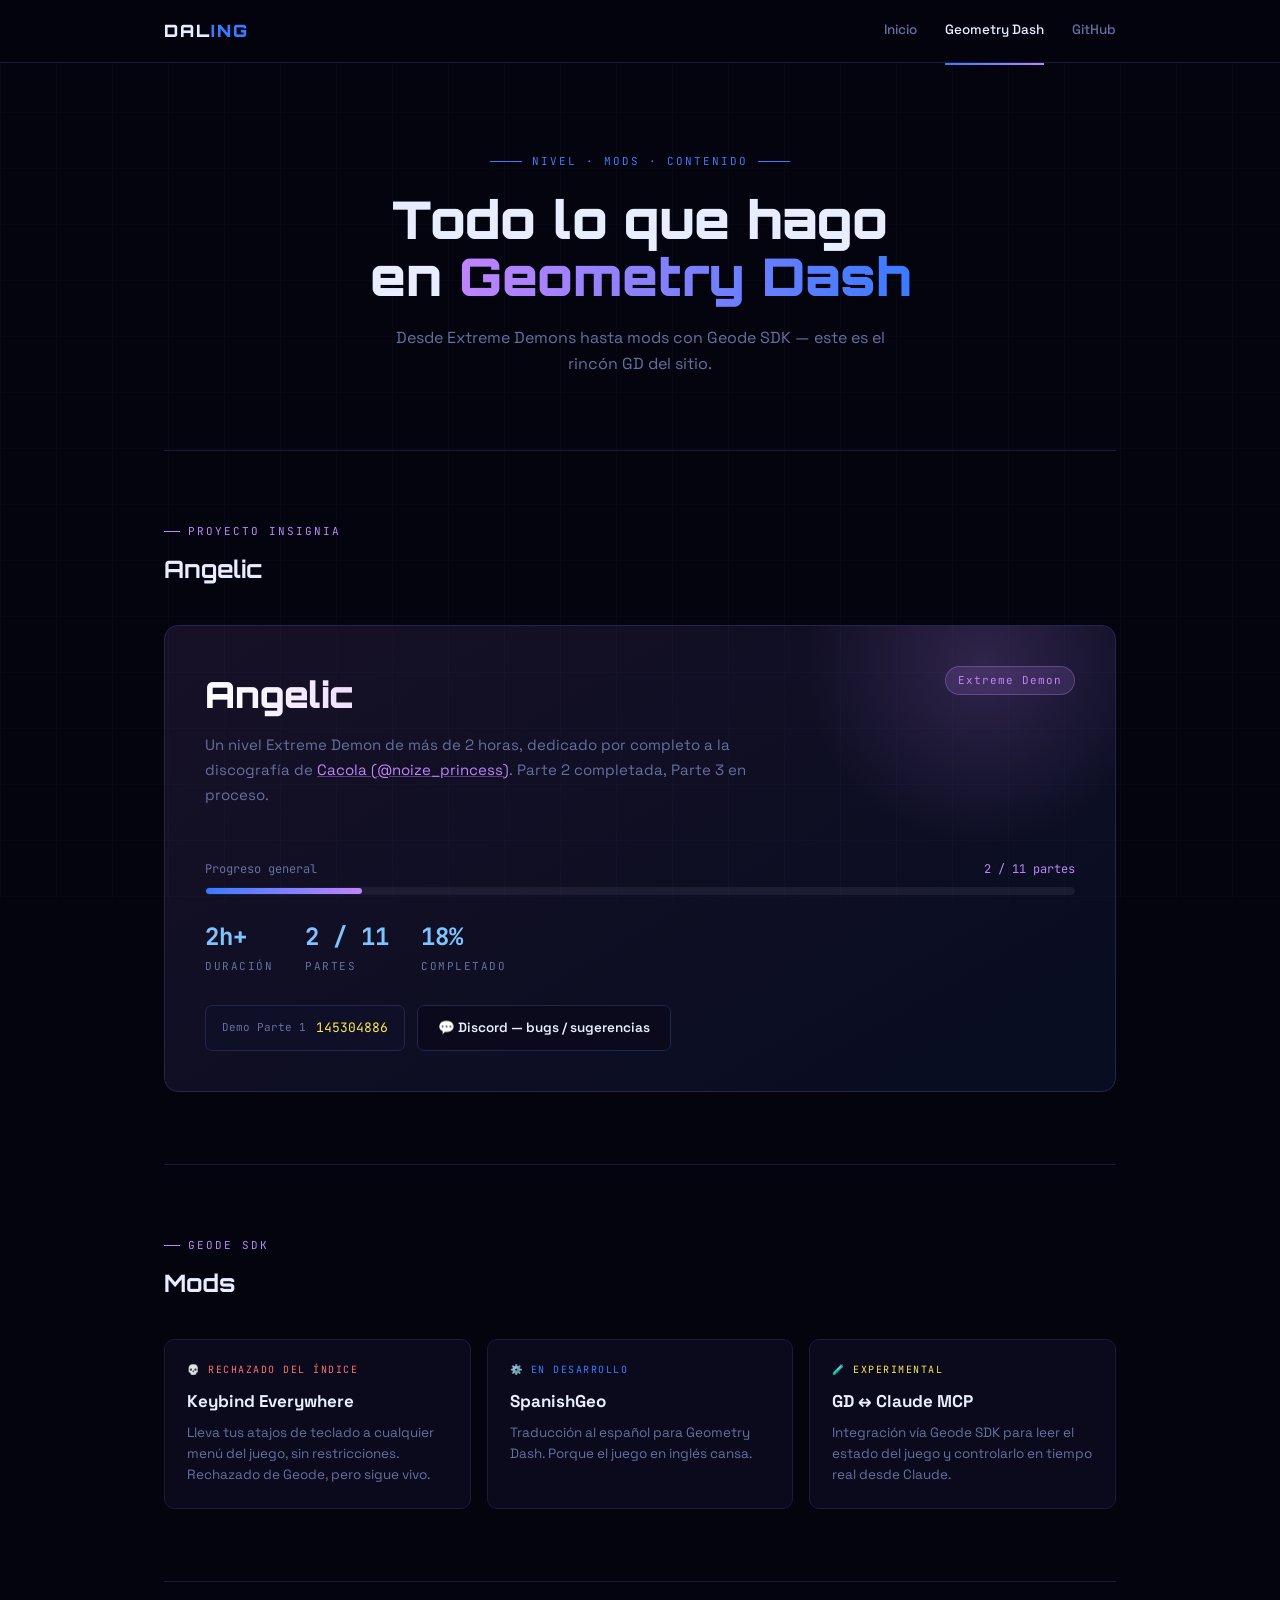
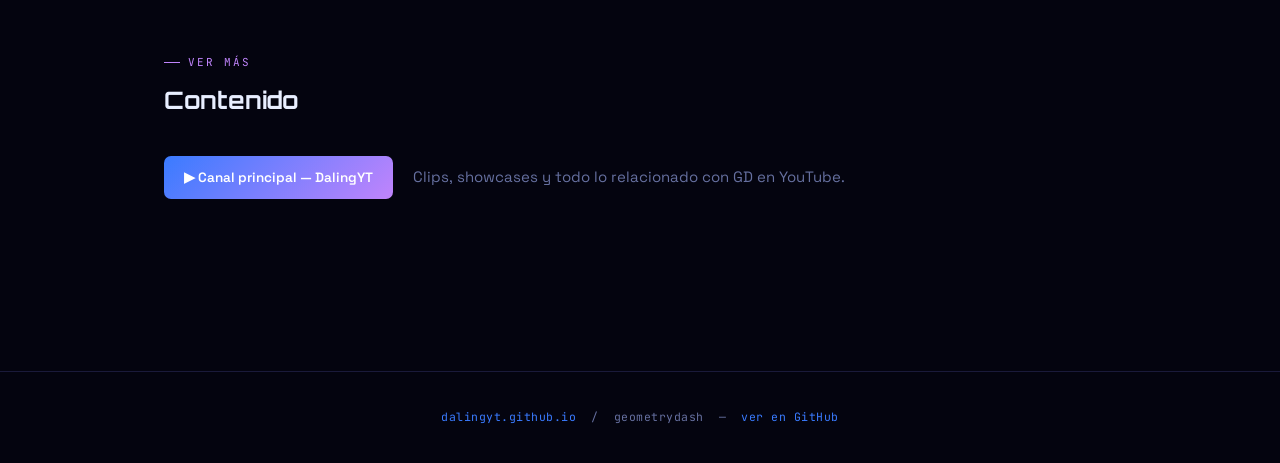
==== commit 45c2e922: "Add files via upload" ====
--- a/index.html
+++ b/index.html
@@ -3,14 +3,14 @@
 <head>
 <meta charset="UTF-8">
 <meta name="viewport" content="width=device-width, initial-scale=1.0">
-<title>Daling — dev & creador</title>
-<link rel="icon" type="image/svg+xml" href="favicon.svg">
-<link rel="icon" type="image/png" href="favicon-32.png">
-<link rel="apple-touch-icon" href="apple-touch-icon.png">
-<meta property="og:title" content="Daling — dev & creador">
-<meta property="og:description" content="Dev, creador de contenido y jugador. Roblox y Geometry Dash.">
+<title>Geometry Dash — Daling</title>
+<link rel="icon" type="image/svg+xml" href="../favicon.svg">
+<link rel="icon" type="image/png" href="../favicon-32.png">
+<link rel="apple-touch-icon" href="../apple-touch-icon.png">
+<meta property="og:title" content="Geometry Dash — Daling">
+<meta property="og:description" content="Niveles, mods de Geode y contenido de Geometry Dash.">
 <meta property="og:image" content="https://dalingyt.github.io/og-image.png">
-<meta property="og:url" content="https://dalingyt.github.io/">
+<meta property="og:url" content="https://dalingyt.github.io/geometrydash/">
 <meta property="og:type" content="website">
 <meta name="twitter:card" content="summary_large_image">
 <link rel="preconnect" href="https://fonts.googleapis.com">
@@ -19,19 +19,21 @@
 <style>
 /* ── Tokens ─────────────────────────────────────── */
 :root {
-  --bg:        #04040f;
-  --bg-2:      #0a0a1c;
-  --bg-3:      #0f0f28;
-  --line:      #1a1a3a;
-  --line-2:    #252550;
-  --blue:      #3a7bff;
-  --blue-glow: rgba(58,123,255,.35);
-  --ice:       #80c4ff;
-  --spark:     #c084fc;
-  --spark-glow:rgba(192,132,252,.3);
-  --text:      #e8eeff;
-  --muted:     #6670a0;
-  --mono:      'JetBrains Mono', monospace;
+  --bg:         #04040f;
+  --bg-2:       #0a0a1c;
+  --bg-3:       #0f0f28;
+  --line:       #1a1a3a;
+  --line-2:     #252550;
+  --blue:       #3a7bff;
+  --blue-glow:  rgba(58,123,255,.35);
+  --ice:        #80c4ff;
+  --spark:      #c084fc;
+  --spark-glow: rgba(192,132,252,.3);
+  --gold:       #fce94f;
+  --green:      #67e480;
+  --text:       #e8eeff;
+  --muted:      #6670a0;
+  --mono:       'JetBrains Mono', monospace;
 }
 
 /* ── Reset ──────────────────────────────────────── */
@@ -89,7 +91,6 @@
   font-size: 17px;
   font-weight: 900;
   letter-spacing: 2px;
-  color: var(--text);
 }
 .brand em { color: var(--blue); font-style: normal; }
 .navlinks { display: flex; gap: 28px; font-size: 13.5px; font-weight: 500; }
@@ -107,54 +108,7 @@
   background: linear-gradient(90deg, var(--blue), var(--spark));
 }
 
-/* ── Hero ───────────────────────────────────────── */
-.hero {
-  display: grid;
-  grid-template-columns: 1fr 420px;
-  gap: 48px;
-  align-items: center;
-  padding: 100px 0 80px;
-}
-.hero-label {
-  font-family: var(--mono);
-  font-size: 11px;
-  color: var(--blue);
-  letter-spacing: 2px;
-  text-transform: uppercase;
-  margin-bottom: 18px;
-  display: flex;
-  align-items: center;
-  gap: 8px;
-}
-.hero-label::before {
-  content: '';
-  display: block;
-  width: 24px; height: 1px;
-  background: var(--blue);
-}
-.hero h1 {
-  font-family: 'Orbitron', sans-serif;
-  font-size: clamp(32px, 4.5vw, 54px);
-  font-weight: 900;
-  line-height: 1.1;
-  letter-spacing: -0.5px;
-  margin-bottom: 20px;
-}
-.hero h1 .hi { color: var(--muted); font-size: .6em; display: block; margin-bottom: 8px; letter-spacing: 0; font-family: 'Space Grotesk', sans-serif; font-weight: 400; }
-.hero h1 .name { color: var(--text); }
-.hero h1 .role {
-  background: linear-gradient(90deg, var(--blue), var(--spark));
-  -webkit-background-clip: text; background-clip: text;
-  color: transparent;
-}
-.hero-desc {
-  color: var(--muted);
-  font-size: 16px;
-  max-width: 44ch;
-  margin-bottom: 32px;
-  line-height: 1.65;
-}
-.cta-row { display: flex; gap: 12px; flex-wrap: wrap; }
+/* ── Buttons ────────────────────────────────────── */
 .btn {
   display: inline-flex; align-items: center; gap: 8px;
   padding: 11px 20px;
@@ -163,8 +117,8 @@
   font-size: 13.5px;
   border: 1px solid var(--line-2);
   color: var(--text);
+  background: var(--bg-2);
   transition: border-color .15s, color .15s, transform .15s, box-shadow .15s;
-  background: var(--bg-2);
 }
 .btn:hover {
   border-color: var(--blue);
@@ -181,50 +135,6 @@
   filter: brightness(1.12);
   box-shadow: 0 0 24px var(--blue-glow), 0 0 40px var(--spark-glow);
 }
-
-/* ── Terminal card ──────────────────────────────── */
-.terminal {
-  background: var(--bg-2);
-  border: 1px solid var(--line-2);
-  border-radius: 12px;
-  overflow: hidden;
-  font-family: var(--mono);
-  font-size: 13px;
-  box-shadow: 0 0 60px rgba(58,123,255,.12), 0 20px 40px rgba(0,0,0,.5);
-}
-.terminal-bar {
-  background: var(--bg-3);
-  border-bottom: 1px solid var(--line);
-  padding: 11px 14px;
-  display: flex;
-  align-items: center;
-  gap: 10px;
-}
-.dot { width: 11px; height: 11px; border-radius: 50%; }
-.dot.r { background: #ff5f57; }
-.dot.y { background: #febc2e; }
-.dot.g { background: #28c840; }
-.terminal-title {
-  font-size: 11px;
-  color: var(--muted);
-  margin-left: 8px;
-  letter-spacing: .5px;
-}
-.terminal-body { padding: 20px 18px 24px; line-height: 2; }
-.t-muted { color: var(--muted); }
-.t-blue  { color: var(--ice); }
-.t-spark { color: var(--spark); }
-.t-green { color: #67e480; }
-.t-warn  { color: #fce94f; }
-.t-line  { display: block; }
-.cursor {
-  display: inline-block;
-  width: 8px; height: 14px;
-  background: var(--blue);
-  vertical-align: middle;
-  animation: blink 1.1s step-end infinite;
-}
-@keyframes blink { 50% { opacity: 0; } }
 
 /* ── Section base ───────────────────────────────── */
 section { padding: 72px 0; }
@@ -241,137 +151,224 @@
 .sec-label::before { content:''; display:block; width:16px; height:1px; background:var(--spark); }
 .sec-h { font-family: 'Orbitron', sans-serif; font-size: 24px; font-weight: 700; margin-bottom: 36px; }
 
-/* ── Repo highlight ─────────────────────────────── */
-.repo-card {
-  background: linear-gradient(135deg, rgba(58,123,255,.1), rgba(192,132,252,.08));
+/* ── Hero ───────────────────────────────────────── */
+.hero {
+  padding: 90px 0 72px;
+  text-align: center;
+}
+.hero-label {
+  font-family: var(--mono);
+  font-size: 11px;
+  color: var(--blue);
+  letter-spacing: 2px;
+  text-transform: uppercase;
+  margin-bottom: 20px;
+  display: flex; align-items: center; justify-content: center; gap: 10px;
+}
+.hero-label::before,
+.hero-label::after { content:''; display:block; width:32px; height:1px; background:var(--blue); }
+.hero h1 {
+  font-family: 'Orbitron', sans-serif;
+  font-size: clamp(30px, 5vw, 52px);
+  font-weight: 900;
+  line-height: 1.1;
+  margin-bottom: 20px;
+}
+.hero h1 .gd {
+  background: linear-gradient(90deg, var(--spark), var(--blue));
+  -webkit-background-clip: text; background-clip: text;
+  color: transparent;
+}
+.hero p {
+  color: var(--muted);
+  font-size: 16px;
+  max-width: 50ch;
+  margin: 0 auto;
+  line-height: 1.65;
+}
+
+/* ── Angelic feature card ───────────────────────── */
+.angelic-card {
+  position: relative;
+  border-radius: 14px;
+  padding: 40px;
+  background: linear-gradient(150deg, rgba(192,132,252,.1), rgba(58,123,255,.08));
   border: 1px solid var(--line-2);
-  border-radius: 12px;
-  padding: 28px 32px;
+  overflow: hidden;
+  transition: border-color .15s, box-shadow .15s;
+}
+.angelic-card:hover {
+  border-color: var(--spark);
+  box-shadow: 0 0 48px var(--spark-glow);
+}
+/* glow orb */
+.angelic-card::before {
+  content: '';
+  position: absolute;
+  top: -30%; right: -5%;
+  width: 360px; height: 360px;
+  background: radial-gradient(circle, var(--spark) 0%, transparent 70%);
+  opacity: .18;
+  border-radius: 50%;
+  pointer-events: none;
+}
+.angelic-inner { position: relative; z-index: 1; }
+
+.angelic-top {
   display: flex;
-  align-items: center;
+  align-items: flex-start;
   justify-content: space-between;
   gap: 24px;
-  transition: border-color .15s, box-shadow .15s;
   flex-wrap: wrap;
-}
-.repo-card:hover {
-  border-color: var(--blue);
-  box-shadow: 0 0 32px var(--blue-glow);
-}
-.repo-info { display: flex; align-items: center; gap: 16px; }
-.repo-icon {
-  width: 44px; height: 44px;
-  background: var(--bg-3);
-  border: 1px solid var(--line-2);
+  margin-bottom: 24px;
+}
+.difficulty-badge {
+  font-family: var(--mono);
+  font-size: 11px;
+  padding: 5px 12px;
+  border-radius: 20px;
+  background: rgba(192,132,252,.15);
+  border: 1px solid rgba(192,132,252,.3);
+  color: var(--spark);
+  letter-spacing: 1px;
+  white-space: nowrap;
+}
+.angelic-title {
+  font-family: 'Orbitron', sans-serif;
+  font-size: clamp(26px, 4vw, 36px);
+  font-weight: 900;
+  margin-bottom: 10px;
+  background: linear-gradient(90deg, #fff, var(--spark));
+  -webkit-background-clip: text; background-clip: text;
+  color: transparent;
+}
+.angelic-desc {
+  color: var(--muted);
+  font-size: 15px;
+  max-width: 58ch;
+  margin-bottom: 28px;
+  line-height: 1.65;
+}
+
+/* Progress bar */
+.progress-wrap { margin-bottom: 28px; }
+.progress-meta {
+  display: flex;
+  justify-content: space-between;
+  font-family: var(--mono);
+  font-size: 12px;
+  color: var(--muted);
+  margin-bottom: 8px;
+}
+.progress-meta span:last-child { color: var(--spark); }
+.progressbar {
+  height: 8px;
   border-radius: 10px;
-  display: flex; align-items: center; justify-content: center;
-  font-size: 22px;
-}
-.repo-name {
-  font-family: var(--mono);
-  font-size: 15px;
+  background: rgba(255,255,255,.06);
+  border: 1px solid var(--line);
+  overflow: hidden;
+}
+.progressbar-fill {
+  height: 100%;
+  background: linear-gradient(90deg, var(--blue), var(--spark));
+  border-radius: 10px;
+  transition: width .6s ease;
+}
+
+/* Stats */
+.statrow {
+  display: flex;
+  gap: 32px;
+  flex-wrap: wrap;
+  margin-bottom: 28px;
+}
+.stat { font-family: var(--mono); }
+.stat .num {
+  font-size: 24px;
+  font-weight: 700;
   color: var(--ice);
   display: block;
-  margin-bottom: 2px;
-}
-.repo-desc { font-size: 13px; color: var(--muted); }
-.repo-badge {
-  display: flex; gap: 10px; align-items: center; flex-wrap: wrap;
-}
-.badge {
-  font-family: var(--mono);
+  line-height: 1.2;
+}
+.stat .lbl {
   font-size: 11px;
-  padding: 4px 10px;
-  border-radius: 20px;
+  color: var(--muted);
+  text-transform: uppercase;
+  letter-spacing: 1.5px;
+}
+
+.angelic-btns { display: flex; gap: 12px; flex-wrap: wrap; }
+
+/* ID copy box */
+.id-box {
+  display: inline-flex;
+  align-items: center;
+  gap: 10px;
+  font-family: var(--mono);
+  font-size: 13px;
+  padding: 10px 16px;
+  border-radius: 7px;
   border: 1px solid var(--line-2);
-  color: var(--muted);
-}
-.badge.html { border-color: rgba(255,110,55,.4); color: #ff9050; }
-
-/* ── Project cards ──────────────────────────────── */
-.proj-grid {
+  background: var(--bg-3);
+  color: var(--gold);
+  cursor: pointer;
+  transition: border-color .15s;
+  user-select: all;
+}
+.id-box:hover { border-color: var(--gold); }
+.id-box .id-label { color: var(--muted); font-size: 11px; }
+
+/* ── Mods grid ──────────────────────────────────── */
+.mods-grid {
   display: grid;
-  grid-template-columns: repeat(auto-fit, minmax(230px, 1fr));
+  grid-template-columns: repeat(auto-fit, minmax(240px, 1fr));
   gap: 16px;
 }
-.proj-card {
+.mod-card {
   background: var(--bg-2);
   border: 1px solid var(--line);
   border-radius: 10px;
   padding: 22px;
   position: relative;
   overflow: hidden;
-  transition: border-color .15s, transform .15s, box-shadow .15s;
-}
-.proj-card::before {
+  transition: border-color .15s, transform .15s;
+}
+.mod-card::before {
   content: '';
   position: absolute; top: 0; left: 0; right: 0;
   height: 2px;
-  background: linear-gradient(90deg, var(--blue), var(--spark));
   opacity: 0;
   transition: opacity .2s;
 }
-.proj-card:hover {
-  border-color: var(--line-2);
-  transform: translateY(-3px);
-  box-shadow: 0 8px 32px rgba(0,0,0,.4);
-}
-.proj-card:hover::before { opacity: 1; }
-.proj-platform {
+.mod-card.rejected::before { background: #ff5f57; }
+.mod-card.dev::before     { background: linear-gradient(90deg, var(--blue), var(--spark)); }
+.mod-card.exp::before     { background: var(--gold); }
+.mod-card:hover { border-color: var(--line-2); transform: translateY(-3px); }
+.mod-card:hover::before { opacity: 1; }
+
+.mod-status {
   font-family: var(--mono);
   font-size: 10px;
   text-transform: uppercase;
   letter-spacing: 1.5px;
-  color: var(--spark);
   margin-bottom: 10px;
   display: flex; align-items: center; gap: 6px;
 }
-.proj-card h3 { font-size: 17px; margin-bottom: 6px; }
-.proj-card p { font-size: 13px; color: var(--muted); line-height: 1.55; }
-.status-pill {
-  display: inline-block;
-  font-family: var(--mono);
-  font-size: 10px;
-  padding: 3px 9px;
-  border-radius: 20px;
-  margin-top: 14px;
-}
-.status-pill.wip { background: rgba(252,233,79,.1); color: #fce94f; border: 1px solid rgba(252,233,79,.2); }
-.status-pill.live { background: rgba(103,228,128,.1); color: #67e480; border: 1px solid rgba(103,228,128,.2); }
-
-/* ── Links section ──────────────────────────────── */
-.links-grid {
-  display: grid;
-  grid-template-columns: repeat(auto-fit, minmax(200px, 1fr));
-  gap: 12px;
-}
-.link-card {
+.mod-status.rejected { color: #ff7070; }
+.mod-status.dev      { color: var(--blue); }
+.mod-status.exp      { color: var(--gold); }
+
+.mod-card h3 { font-size: 17px; margin-bottom: 8px; }
+.mod-card p  { font-size: 13.5px; color: var(--muted); line-height: 1.55; }
+
+/* ── Content / YouTube ──────────────────────────── */
+.yt-row {
   display: flex;
   align-items: center;
-  gap: 14px;
-  background: var(--bg-2);
-  border: 1px solid var(--line);
-  border-radius: 10px;
-  padding: 16px 18px;
-  transition: border-color .15s, background .15s, transform .15s;
-}
-.link-card:hover {
-  border-color: var(--blue);
-  background: var(--bg-3);
-  transform: translateX(4px);
-}
-.link-icon {
-  font-size: 22px;
-  width: 40px; height: 40px;
-  display: flex; align-items: center; justify-content: center;
-  background: var(--bg-3);
-  border-radius: 8px;
-  border: 1px solid var(--line);
-  flex-shrink: 0;
-}
-.link-info { overflow: hidden; }
-.link-name { font-weight: 600; font-size: 14px; white-space: nowrap; overflow: hidden; text-overflow: ellipsis; }
-.link-sub { font-family: var(--mono); font-size: 11px; color: var(--muted); margin-top: 1px; }
+  gap: 20px;
+  flex-wrap: wrap;
+}
+.yt-row p { color: var(--muted); font-size: 15px; max-width: 48ch; }
 
 /* ── Footer ─────────────────────────────────────── */
 footer {
@@ -388,14 +385,11 @@
 footer a:hover { color: var(--ice); }
 
 /* ── Responsive ─────────────────────────────────── */
-@media (max-width: 820px) {
-  .hero { grid-template-columns: 1fr; padding: 60px 0 50px; gap: 36px; }
-  .terminal { max-width: 100%; }
-  .repo-card { flex-direction: column; align-items: flex-start; }
-}
-@media (max-width: 480px) {
+@media (max-width: 600px) {
+  .angelic-card { padding: 24px 20px; }
+  .angelic-top { flex-direction: column; gap: 12px; }
+  .statrow { gap: 20px; }
   .navlinks { gap: 16px; font-size: 12px; }
-  .hero h1 { font-size: 30px; }
 }
 @media (prefers-reduced-motion: reduce) {
   *, *::before, *::after { animation: none !important; transition: none !important; }
@@ -409,8 +403,8 @@
   <div class="wrap">
     <div class="brand">DAL<em>ING</em></div>
     <div class="navlinks">
-      <a href="index.html" class="active">Inicio</a>
-      <a href="geometrydash/index.html">Geometry Dash</a>
+      <a href="../index.html">Inicio</a>
+      <a href="index.html" class="active">Geometry Dash</a>
       <a href="https://github.com/DalingYT/DalingYT.github.io" target="_blank" rel="noopener">GitHub</a>
     </div>
   </div>
@@ -419,155 +413,101 @@
 <!-- HERO -->
 <div class="wrap">
   <section class="hero">
-    <div>
-      <div class="hero-label">Dev &amp; Creador de contenido</div>
-      <h1>
-        <span class="hi">hola, soy</span>
-        <span class="name">Daling</span><br>
-        <span class="role">Dev. Builder. Gamer.</span>
-      </h1>
-      <p class="hero-desc">Construyo herramientas, niveles y proyectos en Roblox y Geometry Dash. Algunos terminados, otros eternamente "en progreso" — pero siempre en movimiento.</p>
-      <div class="cta-row">
-        <a class="btn primary" href="geometrydash/index.html">Geometry Dash →</a>
-        <a class="btn" href="https://www.youtube.com/@DalingYT" target="_blank" rel="noopener">YouTube</a>
-        <a class="btn" href="https://github.com/DalingYT" target="_blank" rel="noopener">GitHub</a>
-      </div>
-    </div>
-
-    <!-- Terminal -->
-    <div class="terminal" aria-hidden="true">
-      <div class="terminal-bar">
-        <span class="dot r"></span><span class="dot y"></span><span class="dot g"></span>
-        <span class="terminal-title">daling@dev ~ bash</span>
-      </div>
-      <div class="terminal-body">
-        <span class="t-line"><span class="t-muted">$</span> <span class="t-blue">whoami</span></span>
-        <span class="t-line t-green">→ Daling</span>
-        <span class="t-line"> </span>
-        <span class="t-line"><span class="t-muted">$</span> <span class="t-blue">cat skills.txt</span></span>
-        <span class="t-line"><span class="t-spark">Luau</span>  <span class="t-muted"># Roblox scripting</span></span>
-        <span class="t-line"><span class="t-spark">C++</span>   <span class="t-muted"># Geode / GD mods</span></span>
-        <span class="t-line"><span class="t-spark">HTML</span>  <span class="t-muted"># como este sitio</span></span>
-        <span class="t-line"> </span>
-        <span class="t-line"><span class="t-muted">$</span> <span class="t-blue">ls proyectos/</span></span>
-        <span class="t-line"><span class="t-warn">DalingTools/</span>  <span class="t-warn">Angelic/</span>  <span class="t-warn">Abyss/</span></span>
-        <span class="t-line"> </span>
-        <span class="t-line"><span class="t-muted">$</span> <span class="cursor"></span></span>
+    <div class="hero-label">Nivel · Mods · Contenido</div>
+    <h1>Todo lo que hago<br>en <span class="gd">Geometry Dash</span></h1>
+    <p>Desde Extreme Demons hasta mods con Geode SDK — este es el rincón GD del sitio.</p>
+  </section>
+
+  <!-- ANGELIC FEATURE -->
+  <section>
+    <div class="sec-label">Proyecto insignia</div>
+    <div class="sec-h">Angelic</div>
+    <div class="angelic-card">
+      <div class="angelic-inner">
+        <div class="angelic-top">
+          <div>
+            <div class="angelic-title">Angelic</div>
+            <div class="angelic-desc">
+              Un nivel Extreme Demon de más de 2 horas, dedicado por completo a la discografía de <a href="https://www.youtube.com/@noize_princess" target="_blank" rel="noopener" style="color:var(--spark);text-decoration:underline;text-decoration-color:rgba(192,132,252,.4)">Cacola (@noize_princess)</a>. Parte 2 completada, Parte 3 en proceso.
+            </div>
+          </div>
+          <span class="difficulty-badge">Extreme Demon</span>
+        </div>
+
+        <div class="progress-wrap">
+          <div class="progress-meta">
+            <span>Progreso general</span>
+            <span>2 / 11 partes</span>
+          </div>
+          <div class="progressbar">
+            <div class="progressbar-fill" style="width: 18%;"></div>
+          </div>
+        </div>
+
+        <div class="statrow">
+          <div class="stat">
+            <span class="num">2h+</span>
+            <span class="lbl">Duración</span>
+          </div>
+          <div class="stat">
+            <span class="num">2 / 11</span>
+            <span class="lbl">Partes</span>
+          </div>
+          <div class="stat">
+            <span class="num">18%</span>
+            <span class="lbl">Completado</span>
+          </div>
+        </div>
+
+        <div class="angelic-btns">
+          <div class="id-box" title="ID del nivel en GD">
+            <span class="id-label">Demo Parte 1</span>
+            145304886
+          </div>
+          <a class="btn" href="https://discord.gg/gMcGegS55y" target="_blank" rel="noopener">💬 Discord — bugs / sugerencias</a>
+        </div>
       </div>
     </div>
   </section>
 
-  <!-- REPO SECTION -->
+  <!-- MODS -->
   <section>
-    <div class="sec-label">Código fuente</div>
-    <div class="sec-h">Este sitio</div>
-    <a class="repo-card" href="https://github.com/DalingYT/DalingYT.github.io" target="_blank" rel="noopener">
-      <div class="repo-info">
-        <div class="repo-icon">📂</div>
-        <div>
-          <span class="repo-name">DalingYT / DalingYT.github.io</span>
-          <span class="repo-desc">Sitio personal — hecho a mano, sin frameworks</span>
-        </div>
+    <div class="sec-label">Geode SDK</div>
+    <div class="sec-h">Mods</div>
+    <div class="mods-grid">
+      <div class="mod-card rejected">
+        <div class="mod-status rejected">💀 Rechazado del índice</div>
+        <h3>Keybind Everywhere</h3>
+        <p>Lleva tus atajos de teclado a cualquier menú del juego, sin restricciones. Rechazado de Geode, pero sigue vivo.</p>
       </div>
-      <div class="repo-badge">
-        <span class="badge html">HTML</span>
-        <span class="badge">Public</span>
-        <span class="btn" style="font-size:12px;padding:8px 14px;">Ver en GitHub →</span>
+      <div class="mod-card dev">
+        <div class="mod-status dev">⚙️ En desarrollo</div>
+        <h3>SpanishGeo</h3>
+        <p>Traducción al español para Geometry Dash. Porque el juego en inglés cansa.</p>
       </div>
-    </a>
-  </section>
-
-  <!-- PROJECTS -->
-  <section>
-    <div class="sec-label">Proyectos</div>
-    <div class="sec-h">Lo que estoy construyendo</div>
-    <div class="proj-grid">
-      <div class="proj-card">
-        <div class="proj-platform">🔵 Roblox Studio</div>
-        <h3>DalingTools</h3>
-        <p>Plugin de seguridad para Roblox Studio. Escanea tu juego en busca de vulnerabilidades.</p>
-        <span class="status-pill wip">En desarrollo</span>
-      </div>
-      <div class="proj-card">
-        <div class="proj-platform">💀 Geometry Dash</div>
-        <h3>Angelic</h3>
-        <p>Extreme Demon en GD. Nivel de tributo masivo con diseño propio.</p>
-        <span class="status-pill wip">En desarrollo</span>
-      </div>
-      <div class="proj-card">
-        <div class="proj-platform">🕳️ Roblox</div>
-        <h3>Abyss</h3>
-        <p>Juego inspirado en Forsaken. Terror y atmósfera. Quiero terminarlo y lanzarlo al público.</p>
-        <span class="status-pill wip">Próximamente</span>
-      </div>
-      <div class="proj-card">
-        <div class="proj-platform">⚙️ Geometry Dash</div>
-        <h3>GeoMods</h3>
-        <p>Framework de modding para GD — core en C++ con scripting en Lua.</p>
-        <span class="status-pill wip">Concepto activo</span>
-      </div>
-      <div class="proj-card">
-        <div class="proj-platform">🎮 Roblox</div>
-        <h3>Obby Divertido</h3>
-        <p>Obby en Roblox con GamePass VIP. El clásico que sigue en pie.</p>
-        <span class="status-pill live">Publicado</span>
-      </div>
-      <div class="proj-card">
-        <div class="proj-platform">🔔 Roblox</div>
-        <h3>NotificationsCore</h3>
-        <p>Sistema de notificaciones para Roblox. Planeado para vender como herramienta.</p>
-        <span class="status-pill wip">En progreso</span>
+      <div class="mod-card exp">
+        <div class="mod-status exp">🧪 Experimental</div>
+        <h3>GD ↔ Claude MCP</h3>
+        <p>Integración vía Geode SDK para leer el estado del juego y controlarlo en tiempo real desde Claude.</p>
       </div>
     </div>
   </section>
 
-  <!-- LINKS -->
+  <!-- CONTENIDO -->
   <section>
-    <div class="sec-label">Encuéntrame</div>
-    <div class="sec-h">Links</div>
-    <div class="links-grid">
-      <a class="link-card" href="https://www.youtube.com/@DalingYT" target="_blank" rel="noopener">
-        <div class="link-icon">▶️</div>
-        <div class="link-info">
-          <div class="link-name">YouTube</div>
-          <div class="link-sub">@DalingYT</div>
-        </div>
-      </a>
-      <a class="link-card" href="https://www.roblox.com/es/users/5090256817/profile#!/about" target="_blank" rel="noopener">
-        <div class="link-icon">🟦</div>
-        <div class="link-info">
-          <div class="link-name">Roblox</div>
-          <div class="link-sub">Daling</div>
-        </div>
-      </a>
-      <a class="link-card" href="https://discord.gg/gMcGegS55y" target="_blank" rel="noopener">
-        <div class="link-icon">💬</div>
-        <div class="link-info">
-          <div class="link-name">Discord</div>
-          <div class="link-sub">Servidor de Daling</div>
-        </div>
-      </a>
-      <a class="link-card" href="https://github.com/DalingYT" target="_blank" rel="noopener">
-        <div class="link-icon">🐙</div>
-        <div class="link-info">
-          <div class="link-name">GitHub</div>
-          <div class="link-sub">DalingYT</div>
-        </div>
-      </a>
-      <a class="link-card" href="geometrydash/index.html">
-        <div class="link-icon">💠</div>
-        <div class="link-info">
-          <div class="link-name">Geometry Dash</div>
-          <div class="link-sub">Niveles y mods</div>
-        </div>
-      </a>
+    <div class="sec-label">Ver más</div>
+    <div class="sec-h">Contenido</div>
+    <div class="yt-row">
+      <a class="btn primary" href="https://www.youtube.com/@DalingYT" target="_blank" rel="noopener">▶ Canal principal — DalingYT</a>
+      <p>Clips, showcases y todo lo relacionado con GD en YouTube.</p>
     </div>
   </section>
 </div>
 
 <footer>
-  <a href="https://github.com/DalingYT/DalingYT.github.io" target="_blank" rel="noopener">dalingyt.github.io</a>
-  &nbsp;—&nbsp; hecho a mano, sin frameworks
+  <a href="https://dalingyt.github.io">dalingyt.github.io</a>
+  &nbsp;/&nbsp; geometrydash
+  &nbsp;—&nbsp; <a href="https://github.com/DalingYT/DalingYT.github.io" target="_blank" rel="noopener">ver en GitHub</a>
 </footer>
 
 </body>
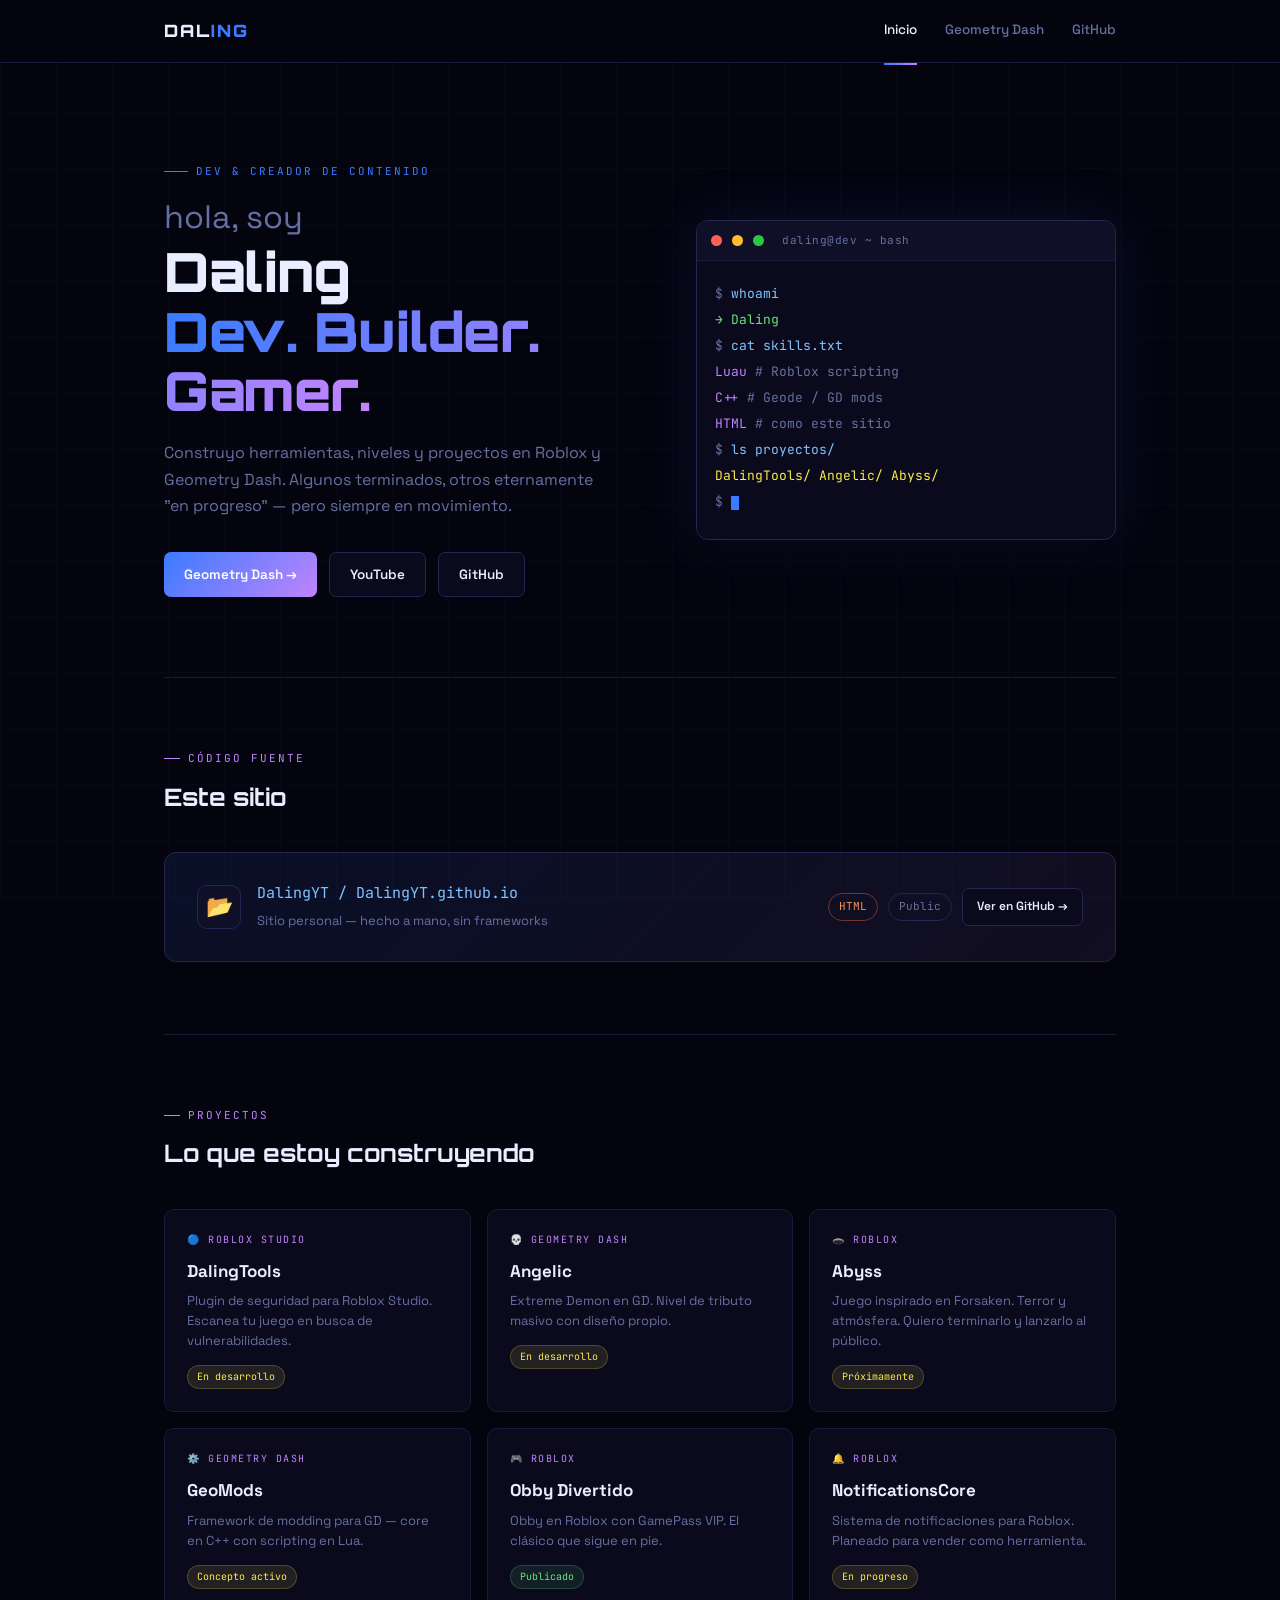
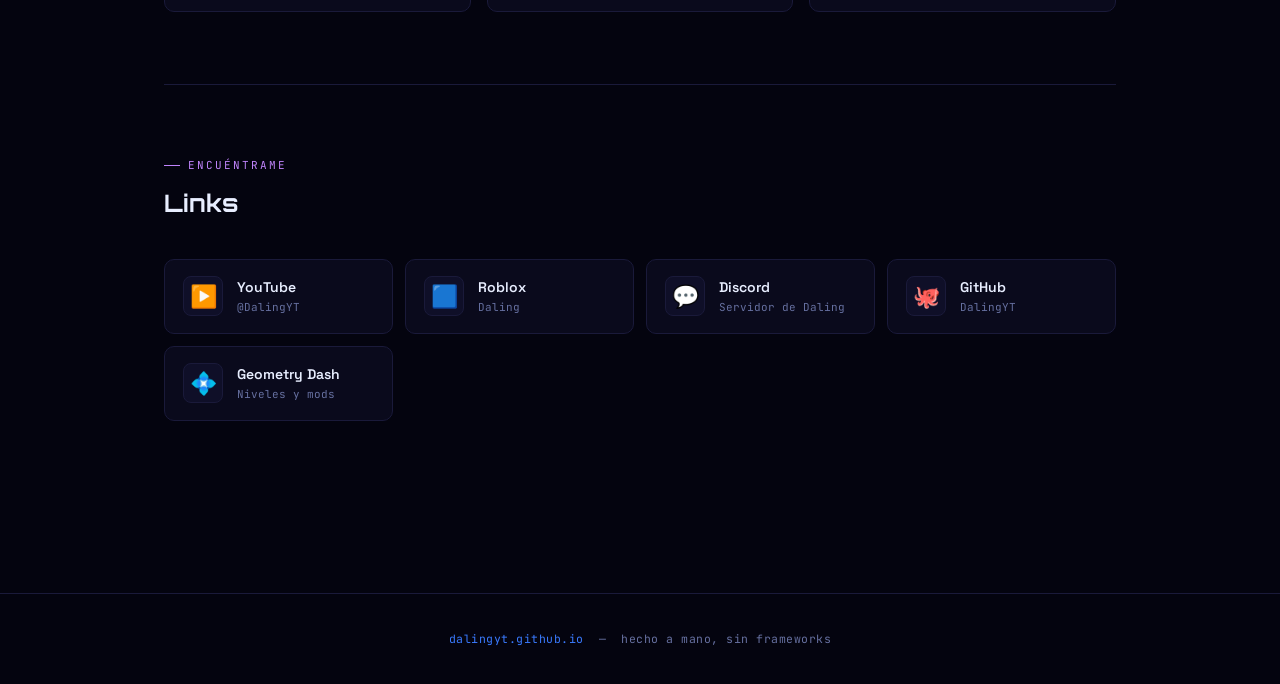
==== commit a956ef48: "error" ====
--- a/index.html
+++ b/index.html
@@ -3,14 +3,14 @@
 <head>
 <meta charset="UTF-8">
 <meta name="viewport" content="width=device-width, initial-scale=1.0">
-<title>Geometry Dash — Daling</title>
-<link rel="icon" type="image/svg+xml" href="../favicon.svg">
-<link rel="icon" type="image/png" href="../favicon-32.png">
-<link rel="apple-touch-icon" href="../apple-touch-icon.png">
-<meta property="og:title" content="Geometry Dash — Daling">
-<meta property="og:description" content="Niveles, mods de Geode y contenido de Geometry Dash.">
+<title>Daling — dev & creador</title>
+<link rel="icon" type="image/svg+xml" href="favicon.svg">
+<link rel="icon" type="image/png" href="favicon-32.png">
+<link rel="apple-touch-icon" href="apple-touch-icon.png">
+<meta property="og:title" content="Daling — dev & creador">
+<meta property="og:description" content="Dev, creador de contenido y jugador. Roblox y Geometry Dash.">
 <meta property="og:image" content="https://dalingyt.github.io/og-image.png">
-<meta property="og:url" content="https://dalingyt.github.io/geometrydash/">
+<meta property="og:url" content="https://dalingyt.github.io/">
 <meta property="og:type" content="website">
 <meta name="twitter:card" content="summary_large_image">
 <link rel="preconnect" href="https://fonts.googleapis.com">
@@ -19,21 +19,19 @@
 <style>
 /* ── Tokens ─────────────────────────────────────── */
 :root {
-  --bg:         #04040f;
-  --bg-2:       #0a0a1c;
-  --bg-3:       #0f0f28;
-  --line:       #1a1a3a;
-  --line-2:     #252550;
-  --blue:       #3a7bff;
-  --blue-glow:  rgba(58,123,255,.35);
-  --ice:        #80c4ff;
-  --spark:      #c084fc;
-  --spark-glow: rgba(192,132,252,.3);
-  --gold:       #fce94f;
-  --green:      #67e480;
-  --text:       #e8eeff;
-  --muted:      #6670a0;
-  --mono:       'JetBrains Mono', monospace;
+  --bg:        #04040f;
+  --bg-2:      #0a0a1c;
+  --bg-3:      #0f0f28;
+  --line:      #1a1a3a;
+  --line-2:    #252550;
+  --blue:      #3a7bff;
+  --blue-glow: rgba(58,123,255,.35);
+  --ice:       #80c4ff;
+  --spark:     #c084fc;
+  --spark-glow:rgba(192,132,252,.3);
+  --text:      #e8eeff;
+  --muted:     #6670a0;
+  --mono:      'JetBrains Mono', monospace;
 }
 
 /* ── Reset ──────────────────────────────────────── */
@@ -91,6 +89,7 @@
   font-size: 17px;
   font-weight: 900;
   letter-spacing: 2px;
+  color: var(--text);
 }
 .brand em { color: var(--blue); font-style: normal; }
 .navlinks { display: flex; gap: 28px; font-size: 13.5px; font-weight: 500; }
@@ -108,7 +107,54 @@
   background: linear-gradient(90deg, var(--blue), var(--spark));
 }
 
-/* ── Buttons ────────────────────────────────────── */
+/* ── Hero ───────────────────────────────────────── */
+.hero {
+  display: grid;
+  grid-template-columns: 1fr 420px;
+  gap: 48px;
+  align-items: center;
+  padding: 100px 0 80px;
+}
+.hero-label {
+  font-family: var(--mono);
+  font-size: 11px;
+  color: var(--blue);
+  letter-spacing: 2px;
+  text-transform: uppercase;
+  margin-bottom: 18px;
+  display: flex;
+  align-items: center;
+  gap: 8px;
+}
+.hero-label::before {
+  content: '';
+  display: block;
+  width: 24px; height: 1px;
+  background: var(--blue);
+}
+.hero h1 {
+  font-family: 'Orbitron', sans-serif;
+  font-size: clamp(32px, 4.5vw, 54px);
+  font-weight: 900;
+  line-height: 1.1;
+  letter-spacing: -0.5px;
+  margin-bottom: 20px;
+}
+.hero h1 .hi { color: var(--muted); font-size: .6em; display: block; margin-bottom: 8px; letter-spacing: 0; font-family: 'Space Grotesk', sans-serif; font-weight: 400; }
+.hero h1 .name { color: var(--text); }
+.hero h1 .role {
+  background: linear-gradient(90deg, var(--blue), var(--spark));
+  -webkit-background-clip: text; background-clip: text;
+  color: transparent;
+}
+.hero-desc {
+  color: var(--muted);
+  font-size: 16px;
+  max-width: 44ch;
+  margin-bottom: 32px;
+  line-height: 1.65;
+}
+.cta-row { display: flex; gap: 12px; flex-wrap: wrap; }
 .btn {
   display: inline-flex; align-items: center; gap: 8px;
   padding: 11px 20px;
@@ -117,8 +163,8 @@
   font-size: 13.5px;
   border: 1px solid var(--line-2);
   color: var(--text);
+  transition: border-color .15s, color .15s, transform .15s, box-shadow .15s;
   background: var(--bg-2);
-  transition: border-color .15s, color .15s, transform .15s, box-shadow .15s;
 }
 .btn:hover {
   border-color: var(--blue);
@@ -135,6 +181,50 @@
   filter: brightness(1.12);
   box-shadow: 0 0 24px var(--blue-glow), 0 0 40px var(--spark-glow);
 }
+
+/* ── Terminal card ──────────────────────────────── */
+.terminal {
+  background: var(--bg-2);
+  border: 1px solid var(--line-2);
+  border-radius: 12px;
+  overflow: hidden;
+  font-family: var(--mono);
+  font-size: 13px;
+  box-shadow: 0 0 60px rgba(58,123,255,.12), 0 20px 40px rgba(0,0,0,.5);
+}
+.terminal-bar {
+  background: var(--bg-3);
+  border-bottom: 1px solid var(--line);
+  padding: 11px 14px;
+  display: flex;
+  align-items: center;
+  gap: 10px;
+}
+.dot { width: 11px; height: 11px; border-radius: 50%; }
+.dot.r { background: #ff5f57; }
+.dot.y { background: #febc2e; }
+.dot.g { background: #28c840; }
+.terminal-title {
+  font-size: 11px;
+  color: var(--muted);
+  margin-left: 8px;
+  letter-spacing: .5px;
+}
+.terminal-body { padding: 20px 18px 24px; line-height: 2; }
+.t-muted { color: var(--muted); }
+.t-blue  { color: var(--ice); }
+.t-spark { color: var(--spark); }
+.t-green { color: #67e480; }
+.t-warn  { color: #fce94f; }
+.t-line  { display: block; }
+.cursor {
+  display: inline-block;
+  width: 8px; height: 14px;
+  background: var(--blue);
+  vertical-align: middle;
+  animation: blink 1.1s step-end infinite;
+}
+@keyframes blink { 50% { opacity: 0; } }
 
 /* ── Section base ───────────────────────────────── */
 section { padding: 72px 0; }
@@ -151,224 +241,137 @@
 .sec-label::before { content:''; display:block; width:16px; height:1px; background:var(--spark); }
 .sec-h { font-family: 'Orbitron', sans-serif; font-size: 24px; font-weight: 700; margin-bottom: 36px; }
 
-/* ── Hero ───────────────────────────────────────── */
-.hero {
-  padding: 90px 0 72px;
-  text-align: center;
-}
-.hero-label {
-  font-family: var(--mono);
-  font-size: 11px;
-  color: var(--blue);
-  letter-spacing: 2px;
-  text-transform: uppercase;
-  margin-bottom: 20px;
-  display: flex; align-items: center; justify-content: center; gap: 10px;
-}
-.hero-label::before,
-.hero-label::after { content:''; display:block; width:32px; height:1px; background:var(--blue); }
-.hero h1 {
-  font-family: 'Orbitron', sans-serif;
-  font-size: clamp(30px, 5vw, 52px);
-  font-weight: 900;
-  line-height: 1.1;
-  margin-bottom: 20px;
-}
-.hero h1 .gd {
-  background: linear-gradient(90deg, var(--spark), var(--blue));
-  -webkit-background-clip: text; background-clip: text;
-  color: transparent;
-}
-.hero p {
-  color: var(--muted);
-  font-size: 16px;
-  max-width: 50ch;
-  margin: 0 auto;
-  line-height: 1.65;
-}
-
-/* ── Angelic feature card ───────────────────────── */
-.angelic-card {
-  position: relative;
-  border-radius: 14px;
-  padding: 40px;
-  background: linear-gradient(150deg, rgba(192,132,252,.1), rgba(58,123,255,.08));
+/* ── Repo highlight ─────────────────────────────── */
+.repo-card {
+  background: linear-gradient(135deg, rgba(58,123,255,.1), rgba(192,132,252,.08));
   border: 1px solid var(--line-2);
-  overflow: hidden;
-  transition: border-color .15s, box-shadow .15s;
-}
-.angelic-card:hover {
-  border-color: var(--spark);
-  box-shadow: 0 0 48px var(--spark-glow);
-}
-/* glow orb */
-.angelic-card::before {
-  content: '';
-  position: absolute;
-  top: -30%; right: -5%;
-  width: 360px; height: 360px;
-  background: radial-gradient(circle, var(--spark) 0%, transparent 70%);
-  opacity: .18;
-  border-radius: 50%;
-  pointer-events: none;
-}
-.angelic-inner { position: relative; z-index: 1; }
-
-.angelic-top {
+  border-radius: 12px;
+  padding: 28px 32px;
   display: flex;
-  align-items: flex-start;
+  align-items: center;
   justify-content: space-between;
   gap: 24px;
+  transition: border-color .15s, box-shadow .15s;
   flex-wrap: wrap;
-  margin-bottom: 24px;
-}
-.difficulty-badge {
-  font-family: var(--mono);
-  font-size: 11px;
-  padding: 5px 12px;
-  border-radius: 20px;
-  background: rgba(192,132,252,.15);
-  border: 1px solid rgba(192,132,252,.3);
-  color: var(--spark);
-  letter-spacing: 1px;
-  white-space: nowrap;
-}
-.angelic-title {
-  font-family: 'Orbitron', sans-serif;
-  font-size: clamp(26px, 4vw, 36px);
-  font-weight: 900;
-  margin-bottom: 10px;
-  background: linear-gradient(90deg, #fff, var(--spark));
-  -webkit-background-clip: text; background-clip: text;
-  color: transparent;
-}
-.angelic-desc {
-  color: var(--muted);
+}
+.repo-card:hover {
+  border-color: var(--blue);
+  box-shadow: 0 0 32px var(--blue-glow);
+}
+.repo-info { display: flex; align-items: center; gap: 16px; }
+.repo-icon {
+  width: 44px; height: 44px;
+  background: var(--bg-3);
+  border: 1px solid var(--line-2);
+  border-radius: 10px;
+  display: flex; align-items: center; justify-content: center;
+  font-size: 22px;
+}
+.repo-name {
+  font-family: var(--mono);
   font-size: 15px;
-  max-width: 58ch;
-  margin-bottom: 28px;
-  line-height: 1.65;
-}
-
-/* Progress bar */
-.progress-wrap { margin-bottom: 28px; }
-.progress-meta {
-  display: flex;
-  justify-content: space-between;
-  font-family: var(--mono);
-  font-size: 12px;
-  color: var(--muted);
-  margin-bottom: 8px;
-}
-.progress-meta span:last-child { color: var(--spark); }
-.progressbar {
-  height: 8px;
-  border-radius: 10px;
-  background: rgba(255,255,255,.06);
-  border: 1px solid var(--line);
-  overflow: hidden;
-}
-.progressbar-fill {
-  height: 100%;
-  background: linear-gradient(90deg, var(--blue), var(--spark));
-  border-radius: 10px;
-  transition: width .6s ease;
-}
-
-/* Stats */
-.statrow {
-  display: flex;
-  gap: 32px;
-  flex-wrap: wrap;
-  margin-bottom: 28px;
-}
-.stat { font-family: var(--mono); }
-.stat .num {
-  font-size: 24px;
-  font-weight: 700;
   color: var(--ice);
   display: block;
-  line-height: 1.2;
-}
-.stat .lbl {
+  margin-bottom: 2px;
+}
+.repo-desc { font-size: 13px; color: var(--muted); }
+.repo-badge {
+  display: flex; gap: 10px; align-items: center; flex-wrap: wrap;
+}
+.badge {
+  font-family: var(--mono);
   font-size: 11px;
+  padding: 4px 10px;
+  border-radius: 20px;
+  border: 1px solid var(--line-2);
   color: var(--muted);
-  text-transform: uppercase;
-  letter-spacing: 1.5px;
-}
-
-.angelic-btns { display: flex; gap: 12px; flex-wrap: wrap; }
-
-/* ID copy box */
-.id-box {
-  display: inline-flex;
-  align-items: center;
-  gap: 10px;
-  font-family: var(--mono);
-  font-size: 13px;
-  padding: 10px 16px;
-  border-radius: 7px;
-  border: 1px solid var(--line-2);
-  background: var(--bg-3);
-  color: var(--gold);
-  cursor: pointer;
-  transition: border-color .15s;
-  user-select: all;
-}
-.id-box:hover { border-color: var(--gold); }
-.id-box .id-label { color: var(--muted); font-size: 11px; }
-
-/* ── Mods grid ──────────────────────────────────── */
-.mods-grid {
+}
+.badge.html { border-color: rgba(255,110,55,.4); color: #ff9050; }
+
+/* ── Project cards ──────────────────────────────── */
+.proj-grid {
   display: grid;
-  grid-template-columns: repeat(auto-fit, minmax(240px, 1fr));
+  grid-template-columns: repeat(auto-fit, minmax(230px, 1fr));
   gap: 16px;
 }
-.mod-card {
+.proj-card {
   background: var(--bg-2);
   border: 1px solid var(--line);
   border-radius: 10px;
   padding: 22px;
   position: relative;
   overflow: hidden;
-  transition: border-color .15s, transform .15s;
-}
-.mod-card::before {
+  transition: border-color .15s, transform .15s, box-shadow .15s;
+}
+.proj-card::before {
   content: '';
   position: absolute; top: 0; left: 0; right: 0;
   height: 2px;
+  background: linear-gradient(90deg, var(--blue), var(--spark));
   opacity: 0;
   transition: opacity .2s;
 }
-.mod-card.rejected::before { background: #ff5f57; }
-.mod-card.dev::before     { background: linear-gradient(90deg, var(--blue), var(--spark)); }
-.mod-card.exp::before     { background: var(--gold); }
-.mod-card:hover { border-color: var(--line-2); transform: translateY(-3px); }
-.mod-card:hover::before { opacity: 1; }
-
-.mod-status {
+.proj-card:hover {
+  border-color: var(--line-2);
+  transform: translateY(-3px);
+  box-shadow: 0 8px 32px rgba(0,0,0,.4);
+}
+.proj-card:hover::before { opacity: 1; }
+.proj-platform {
   font-family: var(--mono);
   font-size: 10px;
   text-transform: uppercase;
   letter-spacing: 1.5px;
+  color: var(--spark);
   margin-bottom: 10px;
   display: flex; align-items: center; gap: 6px;
 }
-.mod-status.rejected { color: #ff7070; }
-.mod-status.dev      { color: var(--blue); }
-.mod-status.exp      { color: var(--gold); }
-
-.mod-card h3 { font-size: 17px; margin-bottom: 8px; }
-.mod-card p  { font-size: 13.5px; color: var(--muted); line-height: 1.55; }
-
-/* ── Content / YouTube ──────────────────────────── */
-.yt-row {
+.proj-card h3 { font-size: 17px; margin-bottom: 6px; }
+.proj-card p { font-size: 13px; color: var(--muted); line-height: 1.55; }
+.status-pill {
+  display: inline-block;
+  font-family: var(--mono);
+  font-size: 10px;
+  padding: 3px 9px;
+  border-radius: 20px;
+  margin-top: 14px;
+}
+.status-pill.wip { background: rgba(252,233,79,.1); color: #fce94f; border: 1px solid rgba(252,233,79,.2); }
+.status-pill.live { background: rgba(103,228,128,.1); color: #67e480; border: 1px solid rgba(103,228,128,.2); }
+
+/* ── Links section ──────────────────────────────── */
+.links-grid {
+  display: grid;
+  grid-template-columns: repeat(auto-fit, minmax(200px, 1fr));
+  gap: 12px;
+}
+.link-card {
   display: flex;
   align-items: center;
-  gap: 20px;
-  flex-wrap: wrap;
-}
-.yt-row p { color: var(--muted); font-size: 15px; max-width: 48ch; }
+  gap: 14px;
+  background: var(--bg-2);
+  border: 1px solid var(--line);
+  border-radius: 10px;
+  padding: 16px 18px;
+  transition: border-color .15s, background .15s, transform .15s;
+}
+.link-card:hover {
+  border-color: var(--blue);
+  background: var(--bg-3);
+  transform: translateX(4px);
+}
+.link-icon {
+  font-size: 22px;
+  width: 40px; height: 40px;
+  display: flex; align-items: center; justify-content: center;
+  background: var(--bg-3);
+  border-radius: 8px;
+  border: 1px solid var(--line);
+  flex-shrink: 0;
+}
+.link-info { overflow: hidden; }
+.link-name { font-weight: 600; font-size: 14px; white-space: nowrap; overflow: hidden; text-overflow: ellipsis; }
+.link-sub { font-family: var(--mono); font-size: 11px; color: var(--muted); margin-top: 1px; }
 
 /* ── Footer ─────────────────────────────────────── */
 footer {
@@ -385,11 +388,14 @@
 footer a:hover { color: var(--ice); }
 
 /* ── Responsive ─────────────────────────────────── */
-@media (max-width: 600px) {
-  .angelic-card { padding: 24px 20px; }
-  .angelic-top { flex-direction: column; gap: 12px; }
-  .statrow { gap: 20px; }
+@media (max-width: 820px) {
+  .hero { grid-template-columns: 1fr; padding: 60px 0 50px; gap: 36px; }
+  .terminal { max-width: 100%; }
+  .repo-card { flex-direction: column; align-items: flex-start; }
+}
+@media (max-width: 480px) {
   .navlinks { gap: 16px; font-size: 12px; }
+  .hero h1 { font-size: 30px; }
 }
 @media (prefers-reduced-motion: reduce) {
   *, *::before, *::after { animation: none !important; transition: none !important; }
@@ -403,8 +409,8 @@
   <div class="wrap">
     <div class="brand">DAL<em>ING</em></div>
     <div class="navlinks">
-      <a href="../index.html">Inicio</a>
-      <a href="index.html" class="active">Geometry Dash</a>
+      <a href="index.html" class="active">Inicio</a>
+      <a href="geometrydash/index.html">Geometry Dash</a>
       <a href="https://github.com/DalingYT/DalingYT.github.io" target="_blank" rel="noopener">GitHub</a>
     </div>
   </div>
@@ -413,101 +419,155 @@
 <!-- HERO -->
 <div class="wrap">
   <section class="hero">
-    <div class="hero-label">Nivel · Mods · Contenido</div>
-    <h1>Todo lo que hago<br>en <span class="gd">Geometry Dash</span></h1>
-    <p>Desde Extreme Demons hasta mods con Geode SDK — este es el rincón GD del sitio.</p>
-  </section>
-
-  <!-- ANGELIC FEATURE -->
-  <section>
-    <div class="sec-label">Proyecto insignia</div>
-    <div class="sec-h">Angelic</div>
-    <div class="angelic-card">
-      <div class="angelic-inner">
-        <div class="angelic-top">
-          <div>
-            <div class="angelic-title">Angelic</div>
-            <div class="angelic-desc">
-              Un nivel Extreme Demon de más de 2 horas, dedicado por completo a la discografía de <a href="https://www.youtube.com/@noize_princess" target="_blank" rel="noopener" style="color:var(--spark);text-decoration:underline;text-decoration-color:rgba(192,132,252,.4)">Cacola (@noize_princess)</a>. Parte 2 completada, Parte 3 en proceso.
-            </div>
-          </div>
-          <span class="difficulty-badge">Extreme Demon</span>
-        </div>
-
-        <div class="progress-wrap">
-          <div class="progress-meta">
-            <span>Progreso general</span>
-            <span>2 / 11 partes</span>
-          </div>
-          <div class="progressbar">
-            <div class="progressbar-fill" style="width: 18%;"></div>
-          </div>
-        </div>
-
-        <div class="statrow">
-          <div class="stat">
-            <span class="num">2h+</span>
-            <span class="lbl">Duración</span>
-          </div>
-          <div class="stat">
-            <span class="num">2 / 11</span>
-            <span class="lbl">Partes</span>
-          </div>
-          <div class="stat">
-            <span class="num">18%</span>
-            <span class="lbl">Completado</span>
-          </div>
-        </div>
-
-        <div class="angelic-btns">
-          <div class="id-box" title="ID del nivel en GD">
-            <span class="id-label">Demo Parte 1</span>
-            145304886
-          </div>
-          <a class="btn" href="https://discord.gg/gMcGegS55y" target="_blank" rel="noopener">💬 Discord — bugs / sugerencias</a>
-        </div>
+    <div>
+      <div class="hero-label">Dev &amp; Creador de contenido</div>
+      <h1>
+        <span class="hi">hola, soy</span>
+        <span class="name">Daling</span><br>
+        <span class="role">Dev. Builder. Gamer.</span>
+      </h1>
+      <p class="hero-desc">Construyo herramientas, niveles y proyectos en Roblox y Geometry Dash. Algunos terminados, otros eternamente "en progreso" — pero siempre en movimiento.</p>
+      <div class="cta-row">
+        <a class="btn primary" href="geometrydash/index.html">Geometry Dash →</a>
+        <a class="btn" href="https://www.youtube.com/@DalingYT" target="_blank" rel="noopener">YouTube</a>
+        <a class="btn" href="https://github.com/DalingYT" target="_blank" rel="noopener">GitHub</a>
+      </div>
+    </div>
+
+    <!-- Terminal -->
+    <div class="terminal" aria-hidden="true">
+      <div class="terminal-bar">
+        <span class="dot r"></span><span class="dot y"></span><span class="dot g"></span>
+        <span class="terminal-title">daling@dev ~ bash</span>
+      </div>
+      <div class="terminal-body">
+        <span class="t-line"><span class="t-muted">$</span> <span class="t-blue">whoami</span></span>
+        <span class="t-line t-green">→ Daling</span>
+        <span class="t-line"> </span>
+        <span class="t-line"><span class="t-muted">$</span> <span class="t-blue">cat skills.txt</span></span>
+        <span class="t-line"><span class="t-spark">Luau</span>  <span class="t-muted"># Roblox scripting</span></span>
+        <span class="t-line"><span class="t-spark">C++</span>   <span class="t-muted"># Geode / GD mods</span></span>
+        <span class="t-line"><span class="t-spark">HTML</span>  <span class="t-muted"># como este sitio</span></span>
+        <span class="t-line"> </span>
+        <span class="t-line"><span class="t-muted">$</span> <span class="t-blue">ls proyectos/</span></span>
+        <span class="t-line"><span class="t-warn">DalingTools/</span>  <span class="t-warn">Angelic/</span>  <span class="t-warn">Abyss/</span></span>
+        <span class="t-line"> </span>
+        <span class="t-line"><span class="t-muted">$</span> <span class="cursor"></span></span>
       </div>
     </div>
   </section>
 
-  <!-- MODS -->
+  <!-- REPO SECTION -->
   <section>
-    <div class="sec-label">Geode SDK</div>
-    <div class="sec-h">Mods</div>
-    <div class="mods-grid">
-      <div class="mod-card rejected">
-        <div class="mod-status rejected">💀 Rechazado del índice</div>
-        <h3>Keybind Everywhere</h3>
-        <p>Lleva tus atajos de teclado a cualquier menú del juego, sin restricciones. Rechazado de Geode, pero sigue vivo.</p>
-      </div>
-      <div class="mod-card dev">
-        <div class="mod-status dev">⚙️ En desarrollo</div>
-        <h3>SpanishGeo</h3>
-        <p>Traducción al español para Geometry Dash. Porque el juego en inglés cansa.</p>
-      </div>
-      <div class="mod-card exp">
-        <div class="mod-status exp">🧪 Experimental</div>
-        <h3>GD ↔ Claude MCP</h3>
-        <p>Integración vía Geode SDK para leer el estado del juego y controlarlo en tiempo real desde Claude.</p>
+    <div class="sec-label">Código fuente</div>
+    <div class="sec-h">Este sitio</div>
+    <a class="repo-card" href="https://github.com/DalingYT/DalingYT.github.io" target="_blank" rel="noopener">
+      <div class="repo-info">
+        <div class="repo-icon">📂</div>
+        <div>
+          <span class="repo-name">DalingYT / DalingYT.github.io</span>
+          <span class="repo-desc">Sitio personal — hecho a mano, sin frameworks</span>
+        </div>
+      </div>
+      <div class="repo-badge">
+        <span class="badge html">HTML</span>
+        <span class="badge">Public</span>
+        <span class="btn" style="font-size:12px;padding:8px 14px;">Ver en GitHub →</span>
+      </div>
+    </a>
+  </section>
+
+  <!-- PROJECTS -->
+  <section>
+    <div class="sec-label">Proyectos</div>
+    <div class="sec-h">Lo que estoy construyendo</div>
+    <div class="proj-grid">
+      <div class="proj-card">
+        <div class="proj-platform">🔵 Roblox Studio</div>
+        <h3>DalingTools</h3>
+        <p>Plugin de seguridad para Roblox Studio. Escanea tu juego en busca de vulnerabilidades.</p>
+        <span class="status-pill wip">En desarrollo</span>
+      </div>
+      <div class="proj-card">
+        <div class="proj-platform">💀 Geometry Dash</div>
+        <h3>Angelic</h3>
+        <p>Extreme Demon en GD. Nivel de tributo masivo con diseño propio.</p>
+        <span class="status-pill wip">En desarrollo</span>
+      </div>
+      <div class="proj-card">
+        <div class="proj-platform">🕳️ Roblox</div>
+        <h3>Abyss</h3>
+        <p>Juego inspirado en Forsaken. Terror y atmósfera. Quiero terminarlo y lanzarlo al público.</p>
+        <span class="status-pill wip">Próximamente</span>
+      </div>
+      <div class="proj-card">
+        <div class="proj-platform">⚙️ Geometry Dash</div>
+        <h3>GeoMods</h3>
+        <p>Framework de modding para GD — core en C++ con scripting en Lua.</p>
+        <span class="status-pill wip">Concepto activo</span>
+      </div>
+      <div class="proj-card">
+        <div class="proj-platform">🎮 Roblox</div>
+        <h3>Obby Divertido</h3>
+        <p>Obby en Roblox con GamePass VIP. El clásico que sigue en pie.</p>
+        <span class="status-pill live">Publicado</span>
+      </div>
+      <div class="proj-card">
+        <div class="proj-platform">🔔 Roblox</div>
+        <h3>NotificationsCore</h3>
+        <p>Sistema de notificaciones para Roblox. Planeado para vender como herramienta.</p>
+        <span class="status-pill wip">En progreso</span>
       </div>
     </div>
   </section>
 
-  <!-- CONTENIDO -->
+  <!-- LINKS -->
   <section>
-    <div class="sec-label">Ver más</div>
-    <div class="sec-h">Contenido</div>
-    <div class="yt-row">
-      <a class="btn primary" href="https://www.youtube.com/@DalingYT" target="_blank" rel="noopener">▶ Canal principal — DalingYT</a>
-      <p>Clips, showcases y todo lo relacionado con GD en YouTube.</p>
+    <div class="sec-label">Encuéntrame</div>
+    <div class="sec-h">Links</div>
+    <div class="links-grid">
+      <a class="link-card" href="https://www.youtube.com/@DalingYT" target="_blank" rel="noopener">
+        <div class="link-icon">▶️</div>
+        <div class="link-info">
+          <div class="link-name">YouTube</div>
+          <div class="link-sub">@DalingYT</div>
+        </div>
+      </a>
+      <a class="link-card" href="https://www.roblox.com/es/users/5090256817/profile#!/about" target="_blank" rel="noopener">
+        <div class="link-icon">🟦</div>
+        <div class="link-info">
+          <div class="link-name">Roblox</div>
+          <div class="link-sub">Daling</div>
+        </div>
+      </a>
+      <a class="link-card" href="https://discord.gg/gMcGegS55y" target="_blank" rel="noopener">
+        <div class="link-icon">💬</div>
+        <div class="link-info">
+          <div class="link-name">Discord</div>
+          <div class="link-sub">Servidor de Daling</div>
+        </div>
+      </a>
+      <a class="link-card" href="https://github.com/DalingYT" target="_blank" rel="noopener">
+        <div class="link-icon">🐙</div>
+        <div class="link-info">
+          <div class="link-name">GitHub</div>
+          <div class="link-sub">DalingYT</div>
+        </div>
+      </a>
+      <a class="link-card" href="geometrydash/index.html">
+        <div class="link-icon">💠</div>
+        <div class="link-info">
+          <div class="link-name">Geometry Dash</div>
+          <div class="link-sub">Niveles y mods</div>
+        </div>
+      </a>
     </div>
   </section>
 </div>
 
 <footer>
-  <a href="https://dalingyt.github.io">dalingyt.github.io</a>
-  &nbsp;/&nbsp; geometrydash
-  &nbsp;—&nbsp; <a href="https://github.com/DalingYT/DalingYT.github.io" target="_blank" rel="noopener">ver en GitHub</a>
+  <a href="https://github.com/DalingYT/DalingYT.github.io" target="_blank" rel="noopener">dalingyt.github.io</a>
+  &nbsp;—&nbsp; hecho a mano, sin frameworks
 </footer>
 
 </body>
